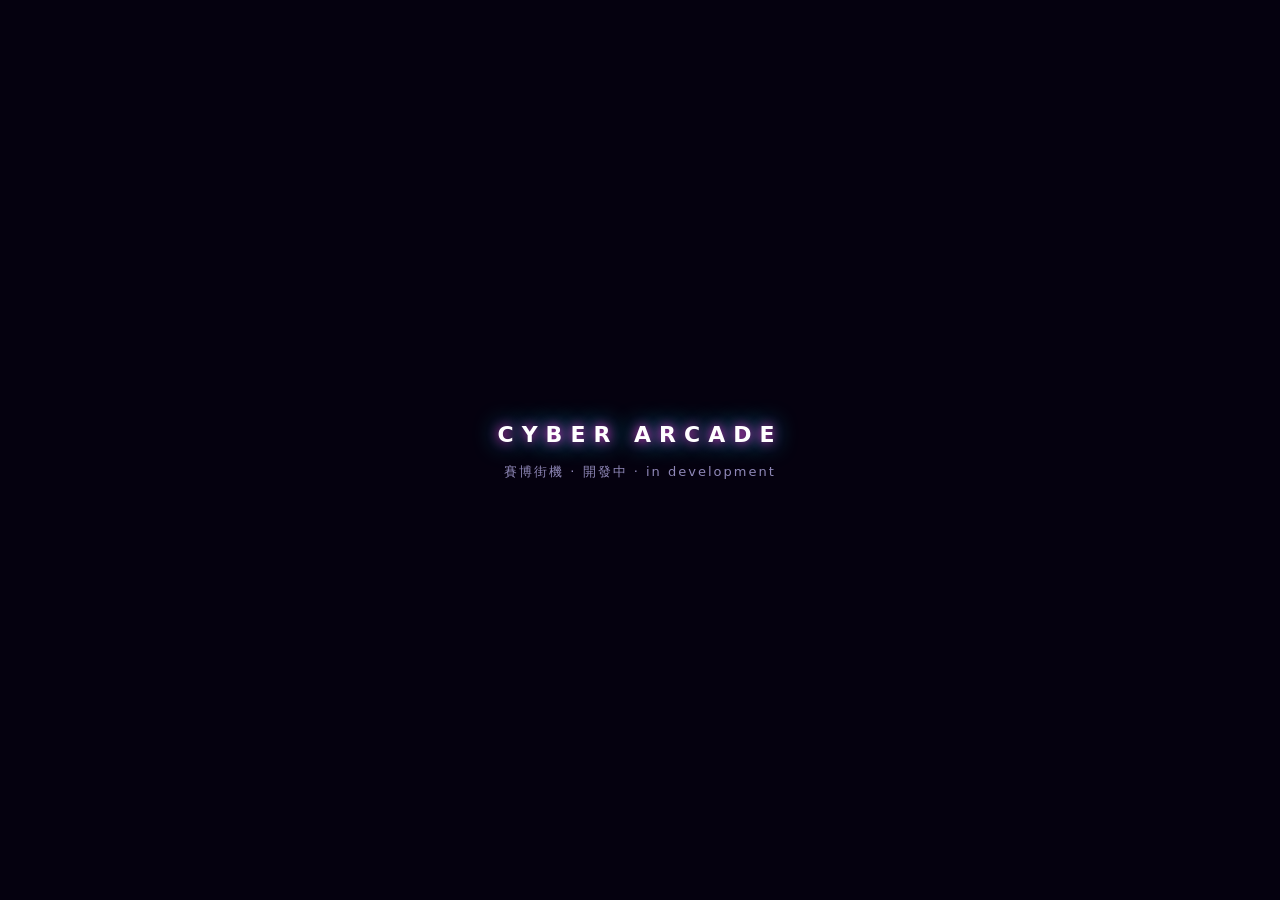
==== index.html @ f21a07de "CYBER ARCADE: series docs, games.json, SONO audit, minimal root, robots" ====
<!DOCTYPE html>
<html lang="zh-Hant-HK">
<head>
<meta charset="utf-8">
<meta name="viewport" content="width=device-width, initial-scale=1">
<meta name="robots" content="noindex,nofollow">
<title>CYBER ARCADE</title>
<link rel="icon" href="data:,">
<style>
  html,body{height:100%;margin:0}
  body{display:flex;align-items:center;justify-content:center;background:#05010f;color:#cfc8ff;font:15px/1.6 system-ui,-apple-system,"Noto Sans TC",sans-serif;text-align:center}
  h1{margin:0;font-size:22px;letter-spacing:8px;color:#fff;text-shadow:0 0 12px #ff2bd6,0 0 24px #00e5ff}
  p{margin:10px 0 0;color:#8f88b8;font-size:13px;letter-spacing:2px}
</style>
</head>
<body>
<main>
  <h1>CYBER ARCADE</h1>
  <p>賽博街機 · 開發中 · in development</p>
</main>
</body>
</html>
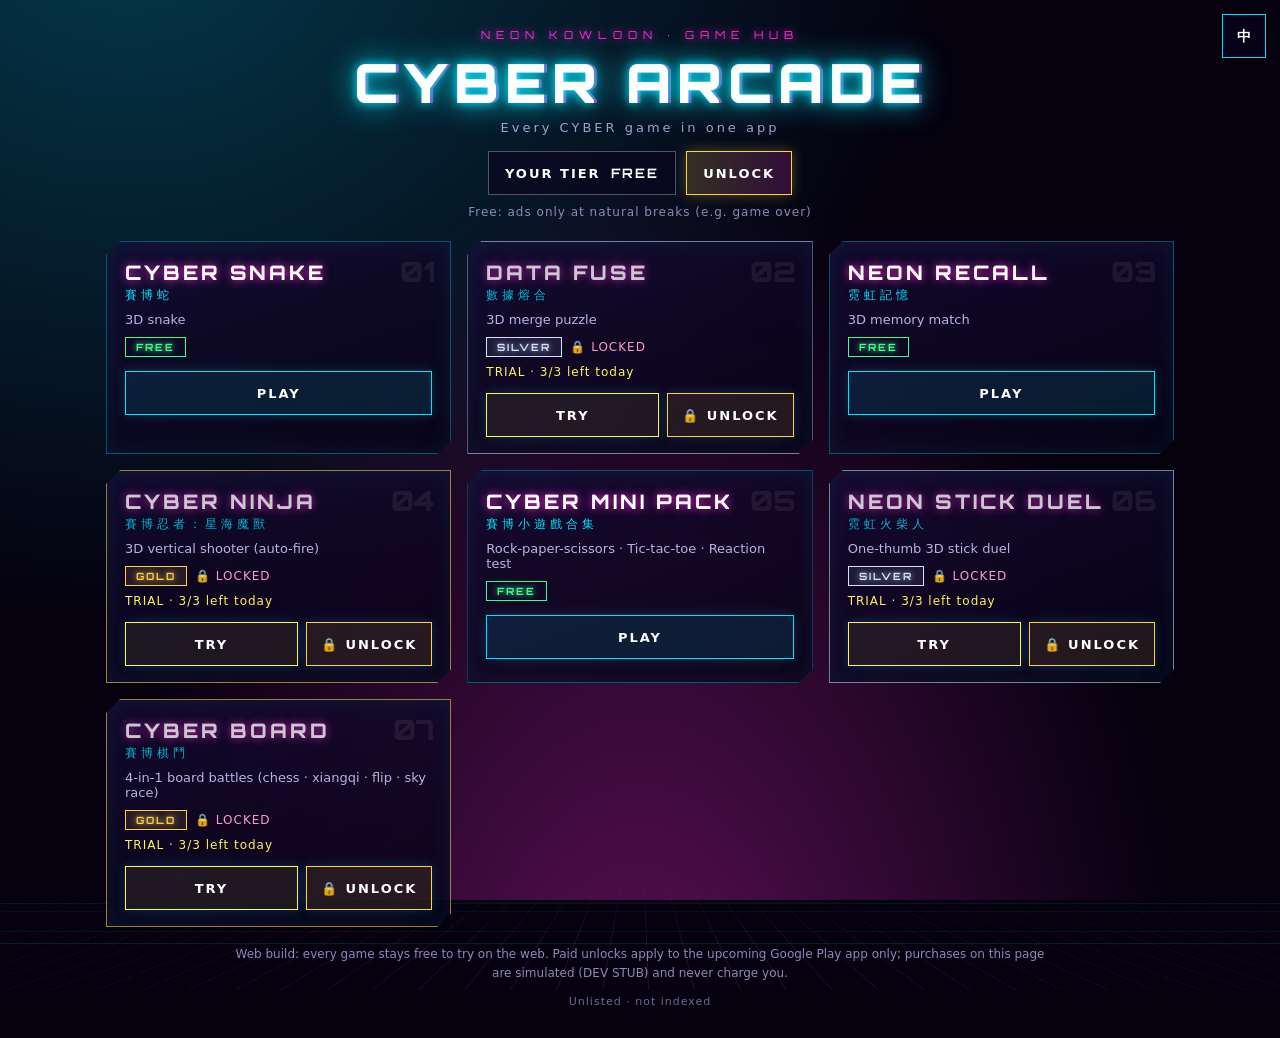
==== commit d6a90612: "Monetisation model + hub prototype: Free/Silver/Gold tiers, trials, store, restore, entitlements stu" ====
--- a/index.html
+++ b/index.html
@@ -2,21 +2,46 @@
 <html lang="zh-Hant-HK">
 <head>
 <meta charset="utf-8">
-<meta name="viewport" content="width=device-width, initial-scale=1">
+<meta name="viewport" content="width=device-width, initial-scale=1, viewport-fit=cover">
 <meta name="robots" content="noindex,nofollow">
-<title>CYBER ARCADE</title>
+<meta name="referrer" content="no-referrer">
+<meta name="theme-color" content="#05010f">
+<title data-i18n="doc.title">CYBER ARCADE 賽博街機</title>
 <link rel="icon" href="data:,">
-<style>
-  html,body{height:100%;margin:0}
-  body{display:flex;align-items:center;justify-content:center;background:#05010f;color:#cfc8ff;font:15px/1.6 system-ui,-apple-system,"Noto Sans TC",sans-serif;text-align:center}
-  h1{margin:0;font-size:22px;letter-spacing:8px;color:#fff;text-shadow:0 0 12px #ff2bd6,0 0 24px #00e5ff}
-  p{margin:10px 0 0;color:#8f88b8;font-size:13px;letter-spacing:2px}
-</style>
+<link rel="stylesheet" href="./css/hub.css">
 </head>
 <body>
-<main>
+<button class="lang-btn" id="btn-lang" aria-label="Language / 語言"></button>
+<header>
+  <div class="kicker" data-i18n="kicker"></div>
   <h1>CYBER ARCADE</h1>
-  <p>賽博街機 · 開發中 · in development</p>
-</main>
+  <div class="sub" data-i18n="sub"></div>
+  <div class="tierbar">
+    <button class="tier-chip" id="tier-chip" aria-haspopup="dialog"><span data-i18n="yourTier"></span> <b id="tier-name">—</b></button>
+    <button class="unlock-btn" id="btn-unlock"><span data-i18n="unlock"></span></button>
+  </div>
+  <div class="ads-line" id="ads-line"></div>
+</header>
+<main id="list"><div class="err" data-i18n="loading"></div></main>
+<p class="web-note" data-i18n="webNote"></p>
+<footer data-i18n="footer"></footer>
+
+<!-- modal shell (store / trial / stub payment) -->
+<div class="modal hidden" id="modal" role="dialog" aria-modal="true">
+  <div class="sheet" id="sheet"></div>
+</div>
+<div class="toast hidden" id="toast"></div>
+
+<!-- hidden DEV panel: tap the tier chip 7× or open with ?dev=1 -->
+<div class="dev hidden" id="dev">
+  <div class="dev-head"><b data-i18n="dev"></b><button id="dev-close" aria-label="close">×</button></div>
+  <div class="dev-meta" id="dev-meta"></div>
+  <button data-dev="silver" data-i18n="devSilver"></button>
+  <button data-dev="gold" data-i18n="devGold"></button>
+  <button data-dev="trials" data-i18n="devTrials"></button>
+  <button data-dev="wipe" data-i18n="devWipe"></button>
+  <button data-dev="reset" data-i18n="devReset"></button>
+</div>
+<script type="module" src="./js/hub.js"></script>
 </body>
 </html>
--- a/css/hub.css
+++ b/css/hub.css
@@ -0,0 +1,93 @@
+/* CYBER ARCADE hub — same neon style as the test lab, mobile-first. */
+@font-face { font-family: 'Orbitron'; src: url('../assets/Orbitron.woff2') format('woff2'); font-weight: 400 900; font-display: swap; }
+:root { --c1: #00e5ff; --c2: #ff2bd6; --c3: #fff35c; --ok: #3bff8a; --silver: #cfe3ff; --gold: #ffcf4a; --bg: #05010f; --zh: system-ui, -apple-system, "Noto Sans TC", "PingFang HK", sans-serif; }
+* { box-sizing: border-box; }
+body { margin: 0; min-height: 100vh; background: var(--bg); color: #ddd8ff; font-family: var(--zh); overflow-x: hidden; }
+body.modal-open { overflow: hidden; }
+body::before { content: ""; position: fixed; inset: 0; z-index: -2;
+  background: radial-gradient(ellipse at 50% 120%, rgba(255,43,214,.35), transparent 60%), radial-gradient(ellipse at 10% -10%, rgba(0,229,255,.25), transparent 50%), var(--bg); }
+body::after { content: ""; position: fixed; left: -50%; right: -50%; bottom: -10%; height: 55vh; z-index: -1; opacity: .35;
+  background-image: linear-gradient(rgba(0,229,255,.5) 1px, transparent 1px), linear-gradient(90deg, rgba(255,43,214,.5) 1px, transparent 1px);
+  background-size: 46px 46px; transform: perspective(400px) rotateX(62deg); transform-origin: bottom; animation: grid 3s linear infinite; mask-image: linear-gradient(transparent, #000 70%); }
+@keyframes grid { to { background-position: 0 46px; } }
+@media (prefers-reduced-motion: reduce) { body::after { animation: none; } }
+header { padding: max(28px, env(safe-area-inset-top)) 20px 4px; text-align: center; }
+.kicker { font-family: 'Orbitron', sans-serif; font-size: 11px; letter-spacing: 6px; color: var(--c2); text-shadow: 0 0 8px var(--c2); }
+h1 { margin: 6px 0 0; font-family: 'Orbitron', sans-serif; font-weight: 900; font-size: clamp(30px, 7vw, 54px); letter-spacing: 6px; color: #fff;
+  text-shadow: 0 0 10px var(--c1), 0 0 30px var(--c1), 3px 0 0 rgba(255,43,214,.7); }
+.sub { margin-top: 4px; font-size: 13px; letter-spacing: 3px; color: #a49dd0; }
+.tierbar { display: flex; justify-content: center; gap: 10px; margin-top: 16px; flex-wrap: wrap; }
+.tier-chip, .unlock-btn { min-height: 44px; padding: 0 16px; font: 700 13px var(--zh); letter-spacing: 2px; color: #fff; cursor: pointer; border: 1px solid rgba(255,255,255,.3); background: rgba(10,4,30,.6); }
+.tier-chip b { font-family: 'Orbitron', var(--zh); margin-left: 4px; }
+.tier-chip[data-tier="silver"] { border-color: var(--silver); box-shadow: 0 0 12px rgba(207,227,255,.35); } .tier-chip[data-tier="silver"] b { color: var(--silver); }
+.tier-chip[data-tier="gold"] { border-color: var(--gold); box-shadow: 0 0 14px rgba(255,207,74,.45); } .tier-chip[data-tier="gold"] b { color: var(--gold); }
+.unlock-btn { border-color: var(--gold); background: linear-gradient(90deg, rgba(255,207,74,.18), rgba(255,43,214,.18)); box-shadow: 0 0 12px rgba(255,207,74,.3); }
+.ads-line { margin-top: 10px; font-size: 12px; color: #8f88b8; letter-spacing: 1px; }
+main { max-width: 1100px; margin: 0 auto; padding: 18px 16px 8px; display: grid; grid-template-columns: repeat(auto-fill, minmax(300px, 1fr)); gap: 16px; }
+.card { position: relative; padding: 18px 18px 16px; background: linear-gradient(160deg, rgba(20,10,48,.85), rgba(8,3,22,.85)); border: 1px solid rgba(0,229,255,.35);
+  clip-path: polygon(14px 0, 100% 0, 100% calc(100% - 14px), calc(100% - 14px) 100%, 0 100%, 0 14px); box-shadow: inset 0 0 24px rgba(0,229,255,.08); }
+.card.t-silver { border-color: rgba(207,227,255,.55); } .card.t-gold { border-color: rgba(255,207,74,.6); }
+.card.locked .name, .card.locked .alt { opacity: .78; }
+.card .idx { position: absolute; right: 16px; top: 12px; font-family: 'Orbitron', sans-serif; font-size: 28px; font-weight: 900; color: rgba(255,255,255,.07); }
+.name { font-size: 24px; font-weight: 800; letter-spacing: 3px; color: #fff; text-shadow: 0 0 10px var(--c2); padding-right: 40px; }
+html[data-lang="en"] .name { font-family: 'Orbitron', var(--zh); font-size: 20px; }
+.alt { font-family: 'Orbitron', var(--zh); font-size: 12px; letter-spacing: 4px; color: var(--c1); margin-top: 2px; }
+.genre { margin-top: 8px; font-size: 13px; color: #b9b2e6; }
+.badges { display: flex; gap: 8px; align-items: center; flex-wrap: wrap; margin-top: 10px; }
+.badge { padding: 3px 10px; font: 700 10px 'Orbitron', var(--zh); letter-spacing: 2px; border: 1px solid currentColor; }
+.badge.free { color: var(--ok); text-shadow: 0 0 6px var(--ok); }
+.badge.silver { color: var(--silver); text-shadow: 0 0 6px rgba(207,227,255,.8); background: rgba(207,227,255,.08); }
+.badge.gold { color: var(--gold); text-shadow: 0 0 6px var(--gold); background: rgba(255,207,74,.1); }
+.state { font-size: 12px; letter-spacing: 1px; }
+.state.lock { color: #ff9ac8; } .state.open { color: var(--ok); }
+.trial { margin-top: 8px; font-size: 12px; color: var(--c3); letter-spacing: 1px; }
+.trial.none { color: #ff7a9a; }
+.links { display: flex; gap: 8px; margin-top: 14px; }
+.links button, .links a { flex: 1; min-height: 44px; text-align: center; padding: 10px 8px; text-decoration: none; color: #fff; font: 700 13px var(--zh); letter-spacing: 2px; cursor: pointer;
+  border: 1px solid var(--c1); background: rgba(0,229,255,.1); box-shadow: 0 0 10px rgba(0,229,255,.2); }
+.links .try { border-color: var(--c3); background: rgba(255,243,92,.08); }
+.links .unl { border-color: var(--gold); background: rgba(255,207,74,.1); flex: 0 0 auto; padding: 10px 14px; }
+.links button:active { transform: scale(.97); }
+.web-note { max-width: 860px; margin: 10px auto 0; padding: 0 20px; font-size: 12px; line-height: 1.6; color: #8f88b8; text-align: center; }
+footer { text-align: center; padding: 12px 16px max(30px, env(safe-area-inset-bottom)); font-size: 11px; color: #6f6996; letter-spacing: 1px; }
+.err { grid-column: 1 / -1; text-align: center; color: #ff8aa5; }
+.lang-btn { position: fixed; top: max(14px, env(safe-area-inset-top)); right: max(14px, env(safe-area-inset-right)); z-index: 5; min-width: 44px; height: 44px; padding: 0 10px;
+  background: rgba(10,4,30,.6); border: 1px solid var(--c1); color: #fff; font: 700 14px 'Orbitron', var(--zh); letter-spacing: 1px; cursor: pointer; }
+/* modal */
+.modal { position: fixed; inset: 0; z-index: 20; display: flex; align-items: flex-end; justify-content: center; background: rgba(2,0,10,.72); backdrop-filter: blur(4px); }
+.modal.hidden, .toast.hidden, .dev.hidden, .hidden { display: none; }
+.sheet { width: 100%; max-width: 980px; max-height: 92vh; overflow: auto; padding: 22px 18px max(18px, env(safe-area-inset-bottom)); background: linear-gradient(170deg, #160a36, #07021a);
+  border-top: 1px solid var(--c1); box-shadow: 0 -10px 40px rgba(0,229,255,.25); }
+@media (min-width: 760px) { .modal { align-items: center; } .sheet { border: 1px solid var(--c1); padding: 26px 26px 22px; } .sheet.small { max-width: 480px; } }
+.sheet h2 { margin: 0; font: 900 22px 'Orbitron', var(--zh); letter-spacing: 4px; color: #fff; text-shadow: 0 0 10px var(--c1); text-align: center; }
+.sheet .s-sub { text-align: center; color: #a49dd0; font-size: 13px; margin-top: 4px; letter-spacing: 2px; }
+.sheet p { line-height: 1.6; }
+.reason { margin: 14px 0 0; padding: 10px 12px; border: 1px solid rgba(255,122,154,.6); color: #ffc2d1; font-size: 13px; background: rgba(255,43,100,.08); }
+.stub-tag { display: block; width: max-content; margin: 10px auto 0; padding: 3px 10px; font: 700 10px 'Orbitron', var(--zh); letter-spacing: 2px; color: #000; background: var(--c3); }
+.tiers { display: grid; grid-template-columns: 1fr; gap: 12px; margin-top: 16px; }
+@media (min-width: 760px) { .tiers { grid-template-columns: repeat(3, 1fr); } }
+.tier { padding: 16px; border: 1px solid rgba(255,255,255,.2); background: rgba(10,4,30,.6); display: flex; flex-direction: column; }
+.tier.silver { border-color: rgba(207,227,255,.6); } .tier.gold { border-color: var(--gold); box-shadow: 0 0 18px rgba(255,207,74,.25); }
+.tier.cur { outline: 2px solid var(--ok); outline-offset: -2px; }
+.tier-h { display: flex; justify-content: space-between; align-items: baseline; gap: 8px; }
+.tier-h b { font: 900 18px 'Orbitron', var(--zh); letter-spacing: 3px; }
+.tier.silver .tier-h b { color: var(--silver); } .tier.gold .tier-h b { color: var(--gold); } .tier.free .tier-h b { color: var(--ok); }
+.price { font: 900 20px 'Orbitron', var(--zh); color: #fff; }
+.tier ul { margin: 10px 0 12px; padding-left: 18px; font-size: 13px; line-height: 1.7; color: #cfc8ff; flex: 1; }
+.tier li.future { color: var(--c3); font-weight: 700; }
+.tier .games { font-size: 12px; color: #a49dd0; margin-top: 6px; }
+.tier button, .sheet .row button { width: 100%; min-height: 46px; font: 700 14px var(--zh); letter-spacing: 2px; color: #fff; cursor: pointer; border: 1px solid var(--c1); background: rgba(0,229,255,.12); }
+.tier.gold button { border-color: var(--gold); background: rgba(255,207,74,.16); }
+.tier button[disabled] { opacity: .55; cursor: default; border-color: var(--ok); color: var(--ok); background: transparent; }
+.upnote { font-size: 12px; color: var(--gold); margin: 0 0 8px; }
+.fine { font-size: 11.5px; line-height: 1.6; color: #8f88b8; margin: 14px 0 0; }
+.sheet .row { display: flex; gap: 10px; margin-top: 14px; }
+.sheet .row .ghost { background: transparent; border-color: rgba(255,255,255,.3); }
+.restore { margin-top: 14px; text-align: center; }
+.restore button { min-height: 44px; padding: 0 18px; font: 700 13px var(--zh); letter-spacing: 2px; color: #fff; border: 1px solid rgba(255,255,255,.4); background: transparent; cursor: pointer; }
+.toast { position: fixed; left: 50%; bottom: max(24px, env(safe-area-inset-bottom)); transform: translateX(-50%); z-index: 30; padding: 12px 18px; background: #12082c; border: 1px solid var(--c1); color: #fff; font-size: 14px; max-width: 90vw; text-align: center; box-shadow: 0 0 20px rgba(0,229,255,.3); }
+.dev { position: fixed; left: 12px; bottom: 12px; z-index: 40; width: 270px; padding: 10px; background: #1a0f00; border: 2px dashed var(--c3); color: var(--c3); font-size: 12px; }
+.dev-head { display: flex; justify-content: space-between; align-items: center; margin-bottom: 6px; }
+.dev-head button { background: none; border: 0; color: var(--c3); font-size: 18px; cursor: pointer; }
+.dev-meta { margin-bottom: 6px; word-break: break-all; }
+.dev [data-dev] { display: block; width: 100%; margin-top: 6px; min-height: 34px; background: transparent; border: 1px solid var(--c3); color: var(--c3); cursor: pointer; font-size: 12px; }
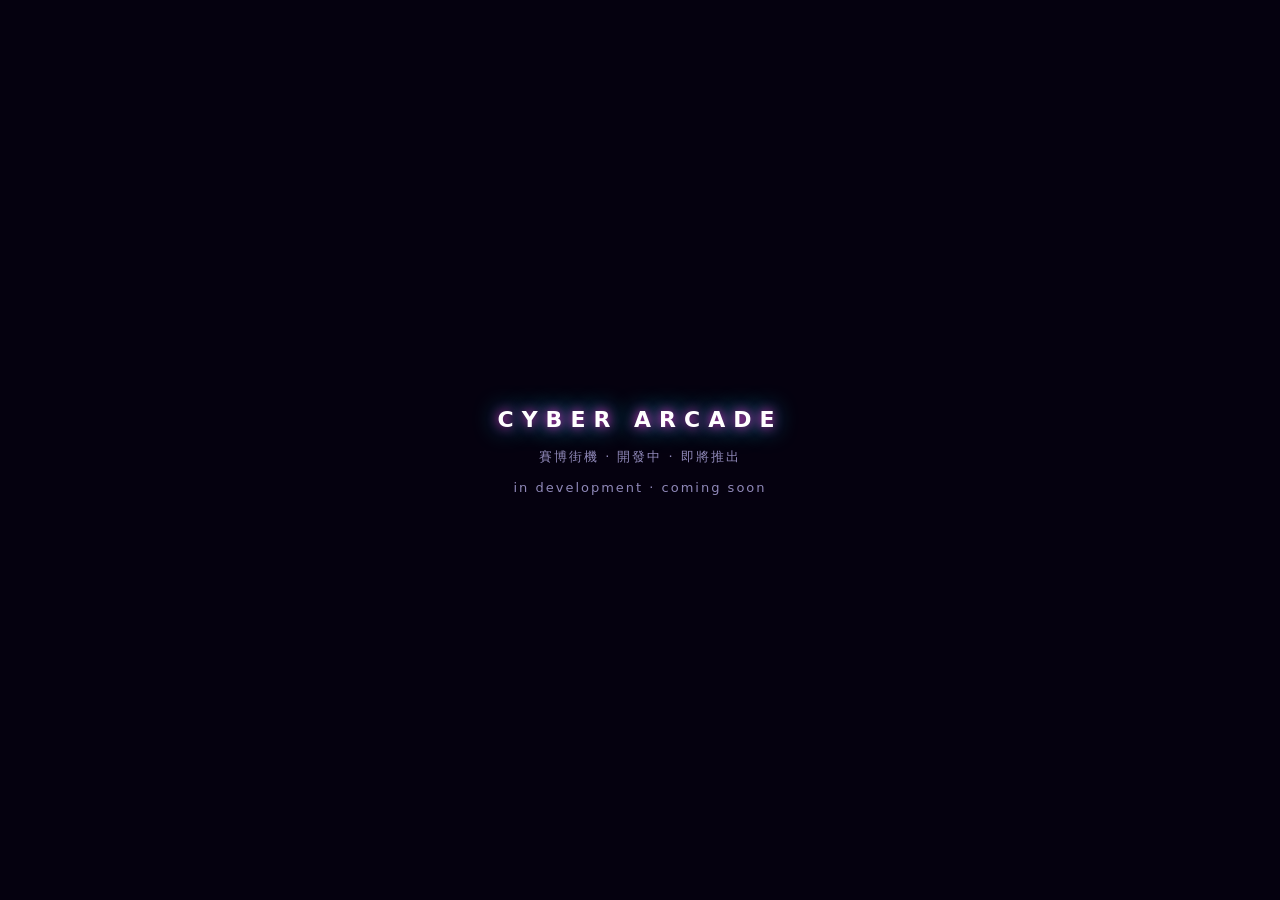
==== commit e4dea292: "Roy's decisions: free-genre rule (data-fuse → Free), web not public (root = placeholder, hub prototy" ====
--- a/index.html
+++ b/index.html
@@ -2,46 +2,23 @@
 <html lang="zh-Hant-HK">
 <head>
 <meta charset="utf-8">
-<meta name="viewport" content="width=device-width, initial-scale=1, viewport-fit=cover">
+<meta name="viewport" content="width=device-width, initial-scale=1">
 <meta name="robots" content="noindex,nofollow">
 <meta name="referrer" content="no-referrer">
-<meta name="theme-color" content="#05010f">
-<title data-i18n="doc.title">CYBER ARCADE 賽博街機</title>
+<title>CYBER ARCADE</title>
 <link rel="icon" href="data:,">
-<link rel="stylesheet" href="./css/hub.css">
+<style>
+  html,body{height:100%;margin:0}
+  body{display:flex;align-items:center;justify-content:center;background:#05010f;color:#cfc8ff;font:15px/1.6 system-ui,-apple-system,"Noto Sans TC",sans-serif;text-align:center}
+  h1{margin:0;font-size:22px;letter-spacing:8px;color:#fff;text-shadow:0 0 12px #ff2bd6,0 0 24px #00e5ff}
+  p{margin:10px 0 0;color:#8f88b8;font-size:13px;letter-spacing:2px}
+</style>
 </head>
 <body>
-<button class="lang-btn" id="btn-lang" aria-label="Language / 語言"></button>
-<header>
-  <div class="kicker" data-i18n="kicker"></div>
+<main>
   <h1>CYBER ARCADE</h1>
-  <div class="sub" data-i18n="sub"></div>
-  <div class="tierbar">
-    <button class="tier-chip" id="tier-chip" aria-haspopup="dialog"><span data-i18n="yourTier"></span> <b id="tier-name">—</b></button>
-    <button class="unlock-btn" id="btn-unlock"><span data-i18n="unlock"></span></button>
-  </div>
-  <div class="ads-line" id="ads-line"></div>
-</header>
-<main id="list"><div class="err" data-i18n="loading"></div></main>
-<p class="web-note" data-i18n="webNote"></p>
-<footer data-i18n="footer"></footer>
-
-<!-- modal shell (store / trial / stub payment) -->
-<div class="modal hidden" id="modal" role="dialog" aria-modal="true">
-  <div class="sheet" id="sheet"></div>
-</div>
-<div class="toast hidden" id="toast"></div>
-
-<!-- hidden DEV panel: tap the tier chip 7× or open with ?dev=1 -->
-<div class="dev hidden" id="dev">
-  <div class="dev-head"><b data-i18n="dev"></b><button id="dev-close" aria-label="close">×</button></div>
-  <div class="dev-meta" id="dev-meta"></div>
-  <button data-dev="silver" data-i18n="devSilver"></button>
-  <button data-dev="gold" data-i18n="devGold"></button>
-  <button data-dev="trials" data-i18n="devTrials"></button>
-  <button data-dev="wipe" data-i18n="devWipe"></button>
-  <button data-dev="reset" data-i18n="devReset"></button>
-</div>
-<script type="module" src="./js/hub.js"></script>
+  <p>賽博街機 · 開發中 · 即將推出</p>
+  <p>in development · coming soon</p>
+</main>
 </body>
 </html>
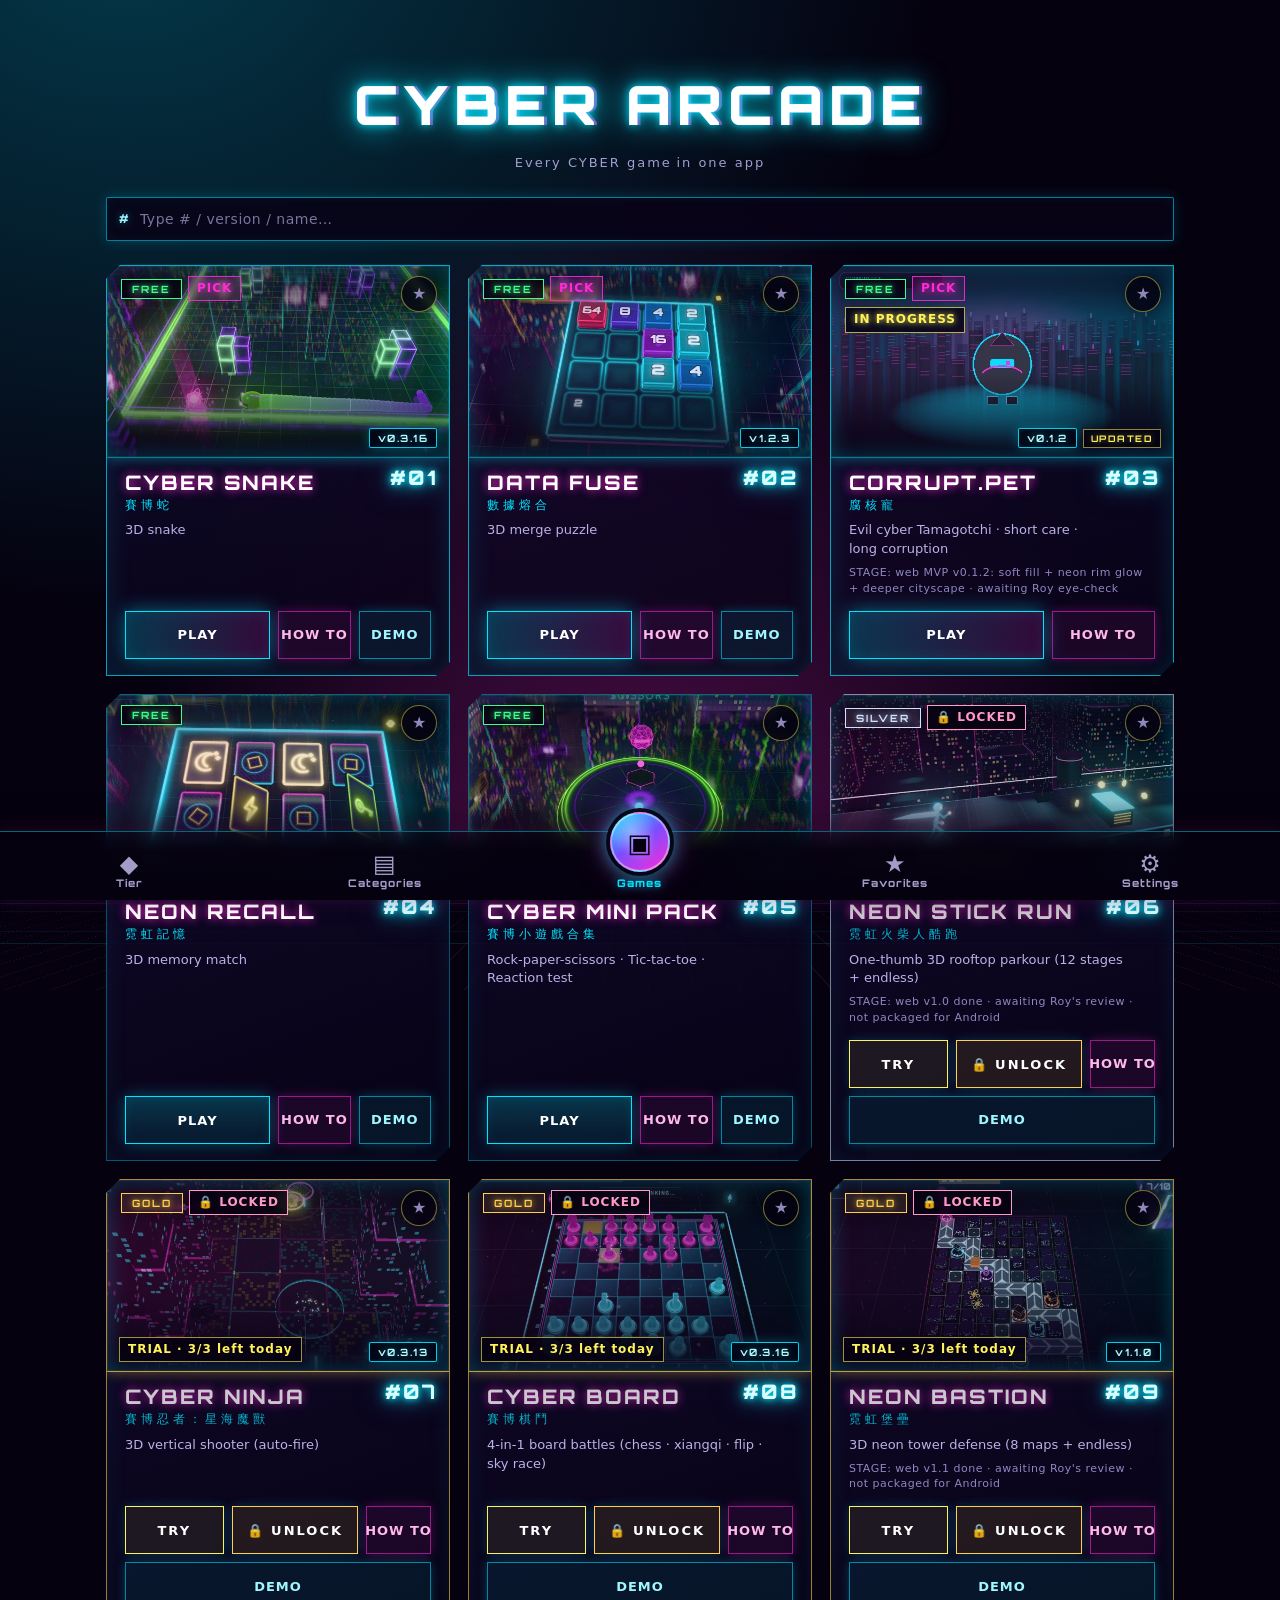
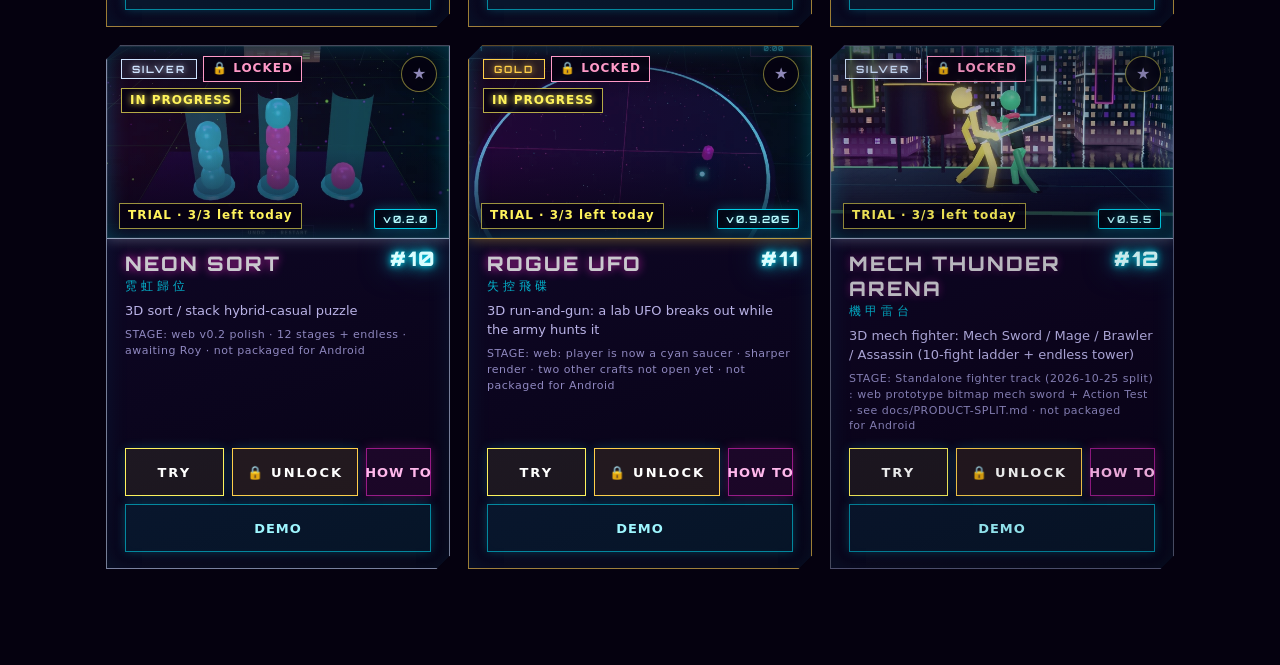
==== commit a9a27470: "root 直接做大廳；舊 lab 路徑跳轉（保持 noindex/robots）" ====
--- a/index.html
+++ b/index.html
@@ -2,23 +2,115 @@
 <html lang="zh-Hant-HK">
 <head>
 <meta charset="utf-8">
-<meta name="viewport" content="width=device-width, initial-scale=1">
+<!-- Root serves the real hub; old lab-kqsverjfjd paths redirect here. Keep noindex until launch. -->
+<meta name="viewport" content="width=device-width, initial-scale=1, viewport-fit=cover">
 <meta name="robots" content="noindex,nofollow">
 <meta name="referrer" content="no-referrer">
-<title>CYBER ARCADE</title>
+<meta name="theme-color" content="#05010f">
+<title data-i18n="doc.title">CYBER ARCADE</title>
 <link rel="icon" href="data:,">
-<style>
-  html,body{height:100%;margin:0}
-  body{display:flex;align-items:center;justify-content:center;background:#05010f;color:#cfc8ff;font:15px/1.6 system-ui,-apple-system,"Noto Sans TC",sans-serif;text-align:center}
-  h1{margin:0;font-size:22px;letter-spacing:8px;color:#fff;text-shadow:0 0 12px #ff2bd6,0 0 24px #00e5ff}
-  p{margin:10px 0 0;color:#8f88b8;font-size:13px;letter-spacing:2px}
-</style>
+<link rel="stylesheet" href="css/hub.css?v=0.5.7">
 </head>
 <body>
-<main>
+<header id="hub-header">
   <h1>CYBER ARCADE</h1>
-  <p>賽博街機 · 開發中 · 即將推出</p>
-  <p>in development · coming soon</p>
-</main>
+  <div class="sub" data-i18n-html="sub"></div>
+</header>
+
+<!-- tab panels: browse / categories / favorites share the game grid; profile + settings are own views -->
+<section id="view-home" class="hub-view" data-view="browse">
+  <div class="hub-search" id="hub-search">
+    <div class="hub-search-inner">
+      <span class="hub-search-ico" aria-hidden="true">#</span>
+      <label class="sr-only" for="game-search" data-i18n="search.label">Search</label>
+      <input id="game-search" type="search" inputmode="search" enterkeyhint="search" autocomplete="off" spellcheck="false" maxlength="48" placeholder="Search # / version / name">
+      <button type="button" class="hub-search-clear hidden" id="game-search-clear" aria-label="Clear">×</button>
+    </div>
+  </div>
+  <div class="cat-bar hidden" id="cat-bar" role="toolbar" aria-label="Categories"></div>
+  <main id="list"><div class="err" data-i18n="loading"></div></main>
+  <p class="empty-state hidden" id="empty-state"></p>
+</section>
+
+<section id="view-profile" class="hub-view hidden" data-view="profile" aria-label="Tier">
+  <div class="settings-sheet profile-sheet">
+    <h2 data-i18n="storeTitle"></h2>
+    <div class="s-sub" data-i18n="storeSub"></div>
+    <div id="tier-cards"></div>
+  </div>
+</section>
+
+<section id="view-settings" class="hub-view hidden" data-view="settings" aria-label="Settings">
+  <div class="settings-sheet">
+    <h2 data-i18n="settings.title"></h2>
+    <div class="set-block">
+      <div class="set-label" data-i18n="settings.audio"></div>
+      <button type="button" id="btn-mute" class="set-btn" aria-pressed="false"></button>
+    </div>
+    <div class="set-block">
+      <div class="set-label" data-i18n="settings.language"></div>
+      <button type="button" class="set-btn" id="btn-lang-settings" data-i18n="settings.langToggle"></button>
+    </div>
+    <div class="set-block">
+      <label class="set-label" for="profile-name" data-i18n="settings.profile"></label>
+      <p class="set-hint" data-i18n="settings.profileHint"></p>
+      <input id="profile-name" class="set-input" type="text" maxlength="24" autocomplete="nickname" spellcheck="false">
+      <button type="button" id="btn-save-profile" class="set-btn" data-i18n="settings.saveName"></button>
+    </div>
+    <div class="set-block">
+      <div class="set-label" data-i18n="settings.billing"></div>
+      <button type="button" id="btn-restore-settings" class="set-btn" data-i18n="restore"></button>
+      <p class="set-hint" data-i18n="settings.restoreHint"></p>
+    </div>
+    <div class="set-block" id="settings-about">
+      <div class="set-label" data-i18n="about.title"></div>
+      <p class="about-blurb" data-i18n="about.body"></p>
+      <p class="about-meta" id="about-meta"></p>
+      <p class="set-hint" data-i18n="about.restoreCue"></p>
+    </div>
+  </div>
+</section>
+
+<!-- 5-slot hub bar: profile · cats · browse FAB · favs · settings -->
+<nav class="tabbar" id="tabbar" role="tablist" aria-label="Hub navigation">
+  <button type="button" role="tab" class="tab tab-profile" data-tab="profile" aria-selected="false" id="tab-profile">
+    <span class="tab-ico" aria-hidden="true">◆</span>
+    <span class="tab-label" data-i18n="tab.profile"></span>
+  </button>
+  <button type="button" role="tab" class="tab" data-tab="cats" aria-selected="false" id="tab-cats">
+    <span class="tab-ico" aria-hidden="true">▤</span>
+    <span class="tab-label" data-i18n="tab.cats"></span>
+  </button>
+  <button type="button" role="tab" class="tab tab-fab active" data-tab="browse" aria-selected="true" id="tab-browse">
+    <span class="tab-fab-core" aria-hidden="true"><span class="tab-fab-ico">▣</span></span>
+    <span class="tab-label" data-i18n="tab.browse"></span>
+  </button>
+  <button type="button" role="tab" class="tab" data-tab="favs" aria-selected="false" id="tab-favs">
+    <span class="tab-ico" aria-hidden="true">★</span>
+    <span class="tab-label" data-i18n="tab.favs"></span>
+  </button>
+  <button type="button" role="tab" class="tab" data-tab="settings" aria-selected="false" id="tab-settings">
+    <span class="tab-ico" aria-hidden="true">⚙</span>
+    <span class="tab-label" data-i18n="tab.settings"></span>
+  </button>
+</nav>
+
+<!-- modal shell (store / trial / stub payment) -->
+<div class="modal hidden" id="modal" role="dialog" aria-modal="true">
+  <div class="sheet" id="sheet"></div>
+</div>
+<div class="toast hidden" id="toast"></div>
+
+<!-- hidden DEV panel: tap the tier chip 7× or open with ?dev=1 -->
+<div class="dev hidden" id="dev">
+  <div class="dev-head"><b data-i18n="dev"></b><button id="dev-close" aria-label="close">×</button></div>
+  <div class="dev-meta" id="dev-meta"></div>
+  <button data-dev="silver" data-i18n="devSilver"></button>
+  <button data-dev="gold" data-i18n="devGold"></button>
+  <button data-dev="trials" data-i18n="devTrials"></button>
+  <button data-dev="wipe" data-i18n="devWipe"></button>
+  <button data-dev="reset" data-i18n="devReset"></button>
+</div>
+<script type="module" src="js/hub.js?v=0.5.6"></script>
 </body>
 </html>
--- a/css/hub.css
+++ b/css/hub.css
@@ -0,0 +1,766 @@
+/* screen-reader only */
+.sr-only { position: absolute; width: 1px; height: 1px; padding: 0; margin: -1px; overflow: hidden; clip: rect(0,0,0,0); white-space: nowrap; border: 0; }
+/* CYBER ARCADE hub — same neon style as the test lab, mobile-first. */
+@font-face { font-family: 'Orbitron'; src: url('../assets/Orbitron.woff2') format('woff2'); font-weight: 400 900; font-display: swap; }
+:root { --c1: #00e5ff; --c2: #ff2bd6; --c3: #fff35c; --ok: #3bff8a; --silver: #cfe3ff; --gold: #ffcf4a; --bg: #05010f; --zh: system-ui, -apple-system, "Noto Sans TC", "PingFang HK", sans-serif; }
+* { box-sizing: border-box; }
+body { margin: 0; min-height: 100vh; background: var(--bg); color: #ddd8ff; font-family: var(--zh); overflow-x: hidden; }
+body.modal-open { overflow: hidden; }
+body::before { content: ""; position: fixed; inset: 0; z-index: -2;
+  background: radial-gradient(ellipse at 50% 120%, rgba(255,43,214,.35), transparent 60%), radial-gradient(ellipse at 10% -10%, rgba(0,229,255,.25), transparent 50%), var(--bg); }
+body::after { content: ""; position: fixed; left: -50%; right: -50%; bottom: -10%; height: 55vh; z-index: -1; opacity: .35;
+  background-image: linear-gradient(rgba(0,229,255,.5) 1px, transparent 1px), linear-gradient(90deg, rgba(255,43,214,.5) 1px, transparent 1px);
+  background-size: 46px 46px; transform: perspective(400px) rotateX(62deg); transform-origin: bottom; animation: grid 3s linear infinite; mask-image: linear-gradient(transparent, #000 70%); }
+@keyframes grid { to { background-position: 0 46px; } }
+@media (prefers-reduced-motion: reduce) { body::after { animation: none; } }
+/* Top bar retired (tier → bottom-left profile; language → settings only) */
+.topbar { display: none !important; }
+header { padding: calc(max(28px, env(safe-area-inset-top)) + 28px) 20px 18px; text-align: center; }
+.kicker { font-family: 'Orbitron', sans-serif; font-size: 11px; letter-spacing: 6px; color: var(--c2); text-shadow: 0 0 8px var(--c2); }
+@media (max-width: 759px) {
+  .kicker { font-size: 10px; letter-spacing: 2px; line-height: 1.5; }
+}
+h1 { margin: 14px 0 16px; font-family: 'Orbitron', sans-serif; font-weight: 900; font-size: clamp(30px, 7vw, 54px); letter-spacing: 6px; color: #fff;
+  text-shadow: 0 0 10px var(--c1), 0 0 30px var(--c1), 3px 0 0 rgba(255,43,214,.7); }
+.sub { margin-top: 2px; margin-bottom: 6px; font-size: 13px; letter-spacing: 2px; color: #a49dd0;
+  display: flex; flex-wrap: wrap; justify-content: center; align-items: baseline; column-gap: .35em; row-gap: 2px;
+  line-height: 1.45; }
+.sub .nw { white-space: nowrap; }
+html[data-lang="zh"] .sub { letter-spacing: 1px; }
+html[data-lang="en"] .sub { letter-spacing: 2px; }
+.tierbar { display: flex; justify-content: center; gap: 10px; margin-top: 0; flex-wrap: wrap; }
+.tier-chip, .unlock-btn { min-height: 40px; padding: 0 12px; font: 700 12px var(--zh); letter-spacing: 1px; color: #fff; cursor: pointer; border: 1px solid rgba(255,255,255,.3); background: rgba(10,4,30,.75); backdrop-filter: blur(4px); white-space: nowrap; }
+.tier-chip b { font-family: 'Orbitron', var(--zh); margin-left: 4px; }
+.tier-chip[data-tier="silver"] { border-color: var(--silver); box-shadow: 0 0 12px rgba(207,227,255,.35); } .tier-chip[data-tier="silver"] b { color: var(--silver); }
+.tier-chip[data-tier="gold"] { border-color: var(--gold); box-shadow: 0 0 14px rgba(255,207,74,.45); } .tier-chip[data-tier="gold"] b { color: var(--gold); }
+.unlock-btn { border-color: var(--gold); background: linear-gradient(90deg, rgba(255,207,74,.18), rgba(255,43,214,.18)); box-shadow: 0 0 12px rgba(255,207,74,.3); }
+.ads-line { margin-top: 10px; font-size: 12px; color: #8f88b8; letter-spacing: 0.5px;
+  display: flex; flex-wrap: wrap; justify-content: center; align-items: baseline; column-gap: .2em; row-gap: 2px; line-height: 1.45; }
+.ads-line .nw { white-space: nowrap; }
+html[data-lang="zh"] .ads-line { letter-spacing: 0; }
+main { max-width: 1100px; margin: 0 auto; padding: 18px 16px 8px; display: grid; grid-template-columns: repeat(auto-fill, minmax(300px, 1fr)); gap: 16px; }
+.card { position: relative; padding: 18px 18px 16px; background: linear-gradient(160deg, rgba(20,10,48,.85), rgba(8,3,22,.85)); border: 1px solid rgba(0,229,255,.35);
+  clip-path: polygon(14px 0, 100% 0, 100% calc(100% - 14px), calc(100% - 14px) 100%, 0 100%, 0 14px); box-shadow: inset 0 0 24px rgba(0,229,255,.08); }
+.card.t-silver { border-color: rgba(207,227,255,.55); } .card.t-gold { border-color: rgba(255,207,74,.6); }
+/* thumbnail: full-bleed 16:9 at the top of the card, neon edge + gradient into the card body, overlays stay readable */
+.card { padding: 0; display: flex; flex-direction: column; }
+.card .body { position: relative; padding: 12px 18px 16px; flex: 1; display: flex; flex-direction: column; }
+.card .body .links,
+.card .body .links-pri { margin-top: auto; padding-top: 14px; }
+.thumb { position: relative; margin: 0; aspect-ratio: 16 / 9; overflow: hidden; background: radial-gradient(ellipse at 50% 40%, rgba(0,229,255,.18), rgba(8,3,22,.95) 70%);
+  border-bottom: 1px solid rgba(0,229,255,.55); box-shadow: 0 1px 12px rgba(0,229,255,.35); }
+.card.t-silver .thumb { border-bottom-color: rgba(207,227,255,.7); box-shadow: 0 1px 12px rgba(207,227,255,.3); }
+.card.t-gold .thumb { border-bottom-color: rgba(255,207,74,.75); box-shadow: 0 1px 12px rgba(255,207,74,.35); }
+.thumb img { display: block; width: 100%; height: 100%; object-fit: cover; transition: transform .4s ease; }
+.card:hover .thumb img { transform: scale(1.04); }
+.thumb::before { content: ''; position: absolute; inset: 0; z-index: 1; pointer-events: none; box-shadow: inset 0 0 0 1px rgba(255,255,255,.06), inset 0 0 22px rgba(0,229,255,.25);
+  background: linear-gradient(180deg, rgba(5,1,15,.55) 0%, rgba(5,1,15,0) 28%, rgba(5,1,15,0) 55%, rgba(8,3,22,.92) 100%), linear-gradient(90deg, rgba(255,43,214,.10), rgba(0,229,255,.06)); }
+.card.locked .thumb img { filter: saturate(.75) brightness(.85); }
+.thumb .ov { position: absolute; z-index: 2; display: flex; gap: 6px; align-items: center; }
+.thumb .ov-tl { top: 10px; left: 14px; flex-wrap: wrap; max-width: 70%; } .thumb .ov-tr { top: 10px; right: 12px; } .thumb .ov-bl { left: 12px; bottom: 9px; }
+.thumb .ov-br { right: 12px; bottom: 9px; flex-wrap: wrap; justify-content: flex-end; max-width: 55%; }
+.thumb .badge.ver {
+  color: #b8fbff;
+  border: 1px solid rgba(0,229,255,.9);
+  background: rgba(5,1,15,.92);
+  font: 700 10px 'Orbitron', ui-monospace, monospace; letter-spacing: 1.5px;
+  text-shadow: 0 0 8px rgba(0,229,255,.65);
+  padding: 3px 8px;
+  box-shadow: 0 0 12px rgba(0,229,255,.3), inset 0 0 8px rgba(0,229,255,.08);
+  border-radius: 2px;
+}
+.thumb .badge.ver-fresh {
+  color: var(--c3); border-color: rgba(255,243,92,.55); background: rgba(5,1,15,.78);
+  font: 700 9px 'Orbitron', var(--zh); letter-spacing: 1.5px; padding: 3px 7px;
+  text-shadow: 0 0 6px rgba(255,243,92,.45);
+}
+.thumb .badge { background: rgba(5,1,15,.78); backdrop-filter: blur(3px); }
+.thumb .badge.free { background: rgba(5,1,15,.78); }
+.thumb .state { padding: 3px 8px; background: rgba(5,1,15,.8); border: 1px solid currentColor; backdrop-filter: blur(3px); font-weight: 700; }
+.thumb .trial { margin: 0; padding: 3px 8px; background: rgba(5,1,15,.82); border: 1px solid rgba(255,243,92,.6); font-weight: 700; }
+.thumb .trial.none { border-color: rgba(255,122,154,.7); }
+.card.locked .name, .card.locked .alt { opacity: .78; }
+.card .idx {
+  position: absolute; right: 12px; top: 8px; z-index: 2;
+  font-family: 'Orbitron', sans-serif; font-size: 20px; font-weight: 900;
+  letter-spacing: 2px; line-height: 1.2;
+  color: #d9feff;
+  text-shadow: 0 0 6px #00e5ff, 0 0 16px rgba(0,229,255,.9), 0 0 32px rgba(0,229,255,.55);
+}
+.name { font-size: 24px; font-weight: 800; letter-spacing: 2px; color: #fff; text-shadow: 0 0 10px var(--c2); padding-right: 56px;
+  line-height: 1.25; overflow-wrap: break-word; text-wrap: pretty; }
+html[data-lang="zh"] .name { letter-spacing: 1px; }
+html[data-lang="en"] .name { font-family: 'Orbitron', var(--zh); font-size: 20px; }
+.alt { font-family: 'Orbitron', var(--zh); font-size: 12px; letter-spacing: 4px; color: var(--c1); margin-top: 2px; }
+.genre { margin-top: 8px; font-size: 13px; color: #b9b2e6; }
+.badges { display: flex; gap: 8px; align-items: center; flex-wrap: wrap; margin-top: 10px; }
+.badge { padding: 3px 10px; font: 700 10px 'Orbitron', var(--zh); letter-spacing: 2px; border: 1px solid currentColor; }
+.badge.free { color: var(--ok); text-shadow: 0 0 6px var(--ok); }
+.badge.silver { color: var(--silver); text-shadow: 0 0 6px rgba(207,227,255,.8); background: rgba(207,227,255,.08); }
+.badge.gold { color: var(--gold); text-shadow: 0 0 6px var(--gold); background: rgba(255,207,74,.1); }
+.state { font-size: 12px; letter-spacing: 1px; }
+.state.lock { color: #ff9ac8; } .state.open { color: var(--ok); } .state.wip { color: var(--c3); text-shadow: 0 0 6px var(--c3); border-color: rgba(255,243,92,.7); }
+.trial { margin-top: 8px; font-size: 12px; color: var(--c3); letter-spacing: 1px; }
+.trial.none { color: #ff7a9a; }
+.links { display: flex; gap: 8px; margin-top: 14px; }
+.links button, .links a { flex: 1; min-height: 44px; text-align: center; padding: 10px 8px; text-decoration: none; color: #fff; font: 700 13px var(--zh); letter-spacing: 2px; cursor: pointer;
+  border: 1px solid var(--c1); background: rgba(0,229,255,.1); box-shadow: 0 0 10px rgba(0,229,255,.2); }
+.links .try { border-color: var(--c3); background: rgba(255,243,92,.08); }
+.stage { margin-top: 6px; font-size: 11px; color: #8f88c0; letter-spacing: .5px; }
+.links .unl { border-color: var(--gold); background: rgba(255,207,74,.1); flex: 0 0 auto; padding: 10px 14px; }
+.links button:active { transform: scale(.97); }
+.web-note { max-width: 860px; margin: 10px auto 0; padding: 0 20px; font-size: 12px; line-height: 1.6; color: #8f88b8; text-align: center;
+  display: flex; flex-wrap: wrap; justify-content: center; column-gap: .25em; row-gap: 2px; }
+.web-note .nw { white-space: nowrap; }
+footer { text-align: center; padding: 12px 16px max(30px, env(safe-area-inset-bottom)); font-size: 11px; color: #6f6996; letter-spacing: 1px; }
+.err { grid-column: 1 / -1; text-align: center; color: #ff8aa5; }
+.lang-btn { position: static; flex-shrink: 0; min-width: 44px; height: 40px; padding: 0 10px;
+  background: rgba(10,4,30,.75); border: 1px solid var(--c1); color: #fff; font: 700 14px 'Orbitron', var(--zh); letter-spacing: 1px; cursor: pointer; backdrop-filter: blur(4px); }
+/* modal */
+.modal { position: fixed; inset: 0; z-index: 20; display: flex; align-items: flex-end; justify-content: center; background: rgba(2,0,10,.72); backdrop-filter: blur(4px); }
+.modal.hidden, .toast.hidden, .dev.hidden, .hidden { display: none; }
+.sheet { width: 100%; max-width: 980px; max-height: 92vh; overflow: auto; padding: 22px 18px max(18px, env(safe-area-inset-bottom)); background: linear-gradient(170deg, #160a36, #07021a);
+  border-top: 1px solid var(--c1); box-shadow: 0 -10px 40px rgba(0,229,255,.25); }
+@media (min-width: 760px) { .modal { align-items: center; } .sheet { border: 1px solid var(--c1); padding: 26px 26px 22px; } .sheet.small { max-width: 480px; } }
+.sheet h2 { margin: 0; font: 900 22px 'Orbitron', var(--zh); letter-spacing: 4px; color: #fff; text-shadow: 0 0 10px var(--c1); text-align: center; }
+.s-sub { text-align: center; color: #a49dd0; font-size: 13px; margin-top: 8px; letter-spacing: 2px; }
+.sheet p { line-height: 1.6; }
+.reason { margin: 14px 0 0; padding: 10px 12px; border: 1px solid rgba(255,122,154,.6); color: #ffc2d1; font-size: 13px; background: rgba(255,43,100,.08); }
+.stub-tag { display: block; width: max-content; margin: 10px auto 0; padding: 4px 12px; font: 700 10px 'Orbitron', var(--zh); letter-spacing: 2px; color: rgba(207,200,255,.7); border: 1px solid rgba(207,200,255,.28); border-radius: 999px; background: transparent; }
+.tiers { display: grid; grid-template-columns: 1fr; gap: 14px; margin-top: 18px; }
+@media (min-width: 760px) { .tiers { grid-template-columns: repeat(3, 1fr); } }
+.tier { padding: 20px; border: 1px solid rgba(255,255,255,.22); border-radius: 12px; background: linear-gradient(165deg, rgba(22,10,50,.72), rgba(8,3,22,.72)); box-shadow: 0 0 20px rgba(0,229,255,.1), inset 0 0 26px rgba(0,229,255,.04); display: flex; flex-direction: column; }
+.tier.silver { border-color: rgba(207,227,255,.55); box-shadow: 0 0 20px rgba(207,227,255,.18); }
+.tier.gold { border-color: var(--gold); box-shadow: 0 0 26px rgba(255,207,74,.32), inset 0 0 26px rgba(255,207,74,.05); }
+.tier.cur { outline: 2px solid var(--ok); outline-offset: -2px; }
+.tier-h { display: flex; justify-content: space-between; align-items: center; gap: 8px; }
+.tier-h b { font: 900 18px 'Orbitron', var(--zh); letter-spacing: 3px; }
+.tier.silver .tier-h b { color: var(--silver); } .tier.gold .tier-h b { color: var(--gold); } .tier.free .tier-h b { color: var(--ok); }
+.price { font: 900 18px 'Orbitron', var(--zh); color: #fff; background: rgba(255,255,255,.08); border: 1px solid rgba(255,255,255,.18); border-radius: 999px; padding: 3px 12px; }
+.tier ul { margin: 12px 0 14px; padding-left: 0; list-style: none; font-size: 13px; line-height: 1.8; color: #cfc8ff; flex: 1; }
+.tier ul li { position: relative; padding-left: 22px; }
+.tier ul li::before { content: '✓'; position: absolute; left: 0; color: var(--ok); text-shadow: 0 0 6px var(--ok); }
+.tier li.future { color: var(--c3); font-weight: 700; }
+.tier li.future::before { content: '＋'; color: var(--c3); }
+.tier .games { font-size: 12px; color: #a49dd0; margin-top: 8px; line-height: 1.7; }
+.tier button, .sheet .row button { width: 100%; min-height: 48px; font: 700 14px var(--zh); letter-spacing: 2px; color: #fff; cursor: pointer; border: 1px solid var(--c1); border-radius: 8px; background: linear-gradient(180deg, rgba(0,229,255,.2), rgba(0,229,255,.05)); box-shadow: 0 0 14px rgba(0,229,255,.22); transition: box-shadow .15s, transform .15s; }
+.tier.gold button { border-color: var(--gold); background: linear-gradient(180deg, rgba(255,207,74,.24), rgba(255,207,74,.05)); box-shadow: 0 0 16px rgba(255,207,74,.28); }
+.tier button[disabled] { opacity: .55; cursor: default; border-color: var(--ok); color: var(--ok); background: transparent; }
+.upnote { font-size: 12px; color: var(--gold); margin: 0 0 8px; }
+.fine { font-size: 11.5px; line-height: 1.6; color: #8f88b8; margin: 14px 0 0; }
+.sheet .row { display: flex; gap: 10px; margin-top: 14px; }
+.sheet .row .ghost { background: transparent; border-color: rgba(255,255,255,.3); }
+.restore { margin-top: 14px; text-align: center; }
+.restore button { min-height: 44px; padding: 0 18px; font: 700 13px var(--zh); letter-spacing: 2px; color: #fff; border: 1px solid rgba(255,255,255,.4); background: transparent; cursor: pointer; }
+.toast { position: fixed; left: 50%; bottom: max(24px, env(safe-area-inset-bottom)); transform: translateX(-50%); z-index: 30; padding: 12px 18px; background: #12082c; border: 1px solid var(--c1); color: #fff; font-size: 14px; max-width: 90vw; text-align: center; box-shadow: 0 0 20px rgba(0,229,255,.3); }
+.dev { position: fixed; left: 12px; bottom: 12px; z-index: 40; width: 270px; padding: 10px; background: #1a0f00; border: 2px dashed var(--c3); color: var(--c3); font-size: 12px; }
+.dev-head { display: flex; justify-content: space-between; align-items: center; margin-bottom: 6px; }
+.dev-head button { background: none; border: 0; color: var(--c3); font-size: 18px; cursor: pointer; }
+.dev-meta { margin-bottom: 6px; word-break: break-all; }
+.dev [data-dev] { display: block; width: 100%; margin-top: 6px; min-height: 34px; background: transparent; border: 1px solid var(--c3); color: var(--c3); cursor: pointer; font-size: 12px; }
+
+/* —— commercial polish: card lift, video preview, select flash, focus-visible —— */
+.card {
+  transition: transform .22s ease, box-shadow .22s ease, border-color .22s ease;
+}
+.card:hover, .card:focus-within {
+  transform: translateY(-6px);
+  box-shadow: inset 0 0 28px rgba(0,229,255,.14), 0 0 22px rgba(0,229,255,.45), 0 12px 28px rgba(0,0,0,.35);
+  border-color: rgba(0,229,255,.85);
+}
+.card.t-silver:hover, .card.t-silver:focus-within {
+  border-color: rgba(207,227,255,.95);
+  box-shadow: inset 0 0 28px rgba(207,227,255,.12), 0 0 22px rgba(207,227,255,.4), 0 12px 28px rgba(0,0,0,.35);
+}
+.card.t-gold:hover, .card.t-gold:focus-within {
+  border-color: rgba(255,207,74,.95);
+  box-shadow: inset 0 0 28px rgba(255,207,74,.12), 0 0 24px rgba(255,207,74,.45), 0 12px 28px rgba(0,0,0,.35);
+}
+.card:focus-visible, .card:has(:focus-visible) {
+  outline: 2px solid var(--c1);
+  outline-offset: 3px;
+}
+.thumb video {
+  position: absolute; inset: 0; display: block; width: 100%; height: 100%;
+  object-fit: cover; opacity: 0; transition: opacity .35s ease; z-index: 0; pointer-events: none;
+}
+.thumb.has-preview.playing video { opacity: 1; }
+.thumb.has-preview.playing img { opacity: 0; }
+.thumb img { transition: transform .4s ease, opacity .35s ease; }
+.links button, .links a, .tier-chip, .unlock-btn, .lang-btn {
+  transition: transform .15s ease, box-shadow .15s ease, border-color .15s ease, background .15s ease;
+}
+.links button:focus-visible, .links a:focus-visible, .tier-chip:focus-visible, .unlock-btn:focus-visible, .lang-btn:focus-visible {
+  outline: 2px solid var(--c3); outline-offset: 2px;
+}
+/* Snappy tactile press FX (~180ms) — any card action button */
+.links button.btn-press,
+.links a.btn-press,
+.fav-btn.btn-press,
+button.btn-press {
+  animation: btnPress .18s ease-out;
+}
+@keyframes btnPress {
+  0% { transform: scale(1); filter: brightness(1); }
+  35% {
+    transform: scale(.94);
+    filter: brightness(1.35);
+    box-shadow: 0 0 22px rgba(0,229,255,.85), 0 0 36px rgba(255,43,214,.5);
+    border-color: #fff;
+  }
+  100% { transform: scale(1); filter: brightness(1); }
+}
+@media (prefers-reduced-motion: reduce) {
+  .card, .thumb img, .thumb video, .links button, .links a { transition: none !important; }
+  .card:hover, .card:focus-within { transform: none; }
+  .card:hover .thumb img { transform: none; }
+  .links button.btn-press, .links a.btn-press, .fav-btn.btn-press, button.btn-press { animation: none; }
+  .thumb.has-preview.playing video { opacity: 0 !important; }
+  .thumb.has-preview.playing img { opacity: 1 !important; }
+}
+
+/* —— hub ranking polish 2026-10-31: featured first, denser mobile, clearer CTA —— */
+.state.featured {
+  color: var(--c2); border-color: rgba(255,43,214,.85); text-shadow: 0 0 8px var(--c2);
+  background: rgba(255,43,214,.12);
+}
+.card.featured {
+  border-color: rgba(0,229,255,.7);
+  box-shadow: inset 0 0 28px rgba(0,229,255,.14), 0 0 18px rgba(255,43,214,.28), 0 0 22px rgba(0,229,255,.22);
+}
+.card.featured:hover, .card.featured:focus-within {
+  border-color: rgba(0,229,255,.95);
+  box-shadow: inset 0 0 32px rgba(0,229,255,.18), 0 0 28px rgba(255,43,214,.4), 0 0 26px rgba(0,229,255,.5), 0 12px 28px rgba(0,0,0,.35);
+}
+.card.featured .links-pri .play-main {
+  border-color: var(--c1);
+  background: linear-gradient(90deg, rgba(0,229,255,.22), rgba(255,43,214,.16));
+}
+/* Standalone fighter (product split): still listed for discovery, visually quieter */
+.card.standalone {
+  opacity: .92;
+  border-color: rgba(207,227,255,.35);
+}
+.card.standalone .name { text-shadow: 0 0 8px rgba(255,43,214,.45); }
+/* Desktop: featured pair lead the grid as a stronger first row */
+@media (min-width: 760px) {
+  main {
+    grid-template-columns: repeat(auto-fill, minmax(320px, 1fr));
+    gap: 18px;
+  }
+  .card.featured {
+    grid-column: span 1;
+  }
+}
+@media (min-width: 980px) {
+  /* Keep a stable 3-col grid so featured snake + numbers sit as a clear lead pair */
+  main:has(.card.featured) {
+    grid-template-columns: repeat(3, 1fr);
+  }
+}
+/* Mobile: less header dead space, thumb-friendly play row, tighter card stack */
+@media (max-width: 759px) {
+  header {
+    padding: calc(max(22px, env(safe-area-inset-top)) + 22px) 14px 14px;
+  }
+  h1 { font-size: clamp(26px, 8vw, 40px); letter-spacing: 4px; margin: 12px 0 14px; }
+  .sub { font-size: 12px; margin-top: 2px; margin-bottom: 4px; }
+  .ads-line { margin-top: 6px; font-size: 11px; }
+  main {
+    padding: 10px 12px 6px;
+    gap: 12px;
+    grid-template-columns: 1fr;
+  }
+  .card .body { padding: 10px 14px 12px; }
+  .card .body .links,
+  .card .body .links-pri { padding-top: 10px; }
+  .name { font-size: 22px; }
+  .links, .links-pri { gap: 6px; margin-top: 10px; }
+  .links-pri .play-main, .links-pri .try, .links-pri .unl { min-height: 46px; }
+  .links-pri .howto, .links-pri .demo { min-height: 46px; padding: 10px 8px; font-size: 13px; }
+  .card.featured .links-pri .play-main { min-height: 46px; }
+  .web-note { margin-top: 6px; padding: 0 14px; }
+  footer { padding-top: 8px; }
+}
+
+/* —— hub typography: keep CJK phrases / Latin words intact —— */
+.kicker { overflow-wrap: break-word; text-wrap: balance; }
+.alt { line-height: 1.35; overflow-wrap: break-word; }
+.genre, .stage, .ads-line, .web-note, .trial, .state {
+  line-height: 1.45; overflow-wrap: break-word; text-wrap: pretty;
+}
+/* Prefer wrapping after CJK punctuation / spaces rather than mid-Latin-word */
+html[data-lang="en"] .genre, html[data-lang="en"] .ads-line, html[data-lang="en"] .web-note,
+html[data-lang="en"] .stage, html[data-lang="en"] .trial {
+  word-break: normal; hyphens: none;
+}
+.tier-chip, .unlock-btn { word-break: keep-all; }
+.badge { white-space: nowrap; }
+.sheet .s-sub, .sheet h2, .tier-h b {
+  overflow-wrap: break-word; text-wrap: balance;
+}
+.tier .games, .tier ul { line-height: 1.55; overflow-wrap: break-word; text-wrap: pretty; }
+
+/* —— sticky bottom 5-tab nav (profile / cats / browse FAB / favs / settings) —— */
+/* Industry-ish mobile sizes: side icons ~24px, labels ~10–11px, bar ~56–64px; FAB ~60px */
+.tabbar {
+  position: fixed; left: 0; right: 0; bottom: 0; z-index: 15;
+  display: grid; grid-template-columns: repeat(5, 1fr); gap: 0;
+  padding: 6px 2px max(6px, env(safe-area-inset-bottom));
+  background: linear-gradient(180deg, rgba(5,1,15,.55) 0%, rgba(5,1,15,.94) 28%, #05010f 100%);
+  border-top: 1px solid rgba(0,229,255,.45);
+  box-shadow: 0 -8px 28px rgba(0,0,0,.45), 0 -1px 18px rgba(255,43,214,.18);
+  backdrop-filter: blur(8px);
+}
+.tabbar .tab {
+  appearance: none; -webkit-appearance: none;
+  position: relative;
+  display: flex; flex-direction: column; align-items: center; justify-content: flex-end;
+  gap: 3px; min-height: 56px; padding: 6px 1px 4px;
+  background: transparent; border: 0; color: #a39cc8;
+  font: 800 10.5px var(--zh); letter-spacing: .6px; cursor: pointer;
+  -webkit-font-smoothing: antialiased;
+  transition: color .15s ease, text-shadow .15s ease, transform .15s ease;
+}
+.tabbar .tab .tab-ico {
+  font-size: 24px; line-height: 1; color: inherit; font-weight: 800;
+  text-shadow: 0 0 8px transparent;
+}
+.tabbar .tab .tab-label {
+  font-weight: 800; line-height: 1.1; font-size: 10.5px;
+}
+.tabbar .tab.active, .tabbar .tab[aria-selected="true"] {
+  color: var(--c1);
+  text-shadow: 0 0 10px rgba(0,229,255,.55);
+}
+.tabbar .tab.active .tab-ico, .tabbar .tab[aria-selected="true"] .tab-ico {
+  color: var(--c2);
+  text-shadow: 0 0 10px rgba(255,43,214,.7);
+}
+.tabbar .tab:active { transform: scale(.96); }
+.tabbar .tab:focus-visible {
+  outline: 2px solid var(--c3); outline-offset: -2px;
+}
+html[data-lang="en"] .tabbar .tab {
+  font-family: 'Orbitron', var(--zh); font-size: 10px; font-weight: 800; letter-spacing: 1px;
+}
+
+/* center browse FAB — raised neon circle, prominent but not oversized */
+.tabbar .tab-fab {
+  justify-content: flex-end;
+  overflow: visible;
+  z-index: 2;
+}
+.tabbar .tab-fab .tab-fab-core {
+  position: absolute;
+  left: 50%;
+  bottom: 22px;
+  transform: translateX(-50%);
+  width: 60px; height: 60px; border-radius: 50%;
+  display: flex; align-items: center; justify-content: center;
+  background:
+    radial-gradient(circle at 35% 30%, rgba(255,255,255,.35), transparent 45%),
+    linear-gradient(145deg, #00e5ff 0%, #7a4dff 48%, #ff2bd6 100%);
+  border: 2px solid rgba(255,255,255,.42);
+  box-shadow:
+    0 0 0 4px rgba(5,1,15,.92),
+    0 0 16px rgba(0,229,255,.65),
+    0 0 28px rgba(255,43,214,.45),
+    0 8px 18px rgba(0,0,0,.5);
+  transition: transform .15s ease, box-shadow .15s ease;
+}
+.tabbar .tab-fab .tab-fab-ico {
+  font-size: 26px; line-height: 1; color: #05010f;
+  text-shadow: 0 0 8px rgba(255,255,255,.35);
+  font-weight: 900;
+}
+.tabbar .tab-fab .tab-label {
+  position: relative; z-index: 1;
+  margin-top: 2px;
+  color: #8f88b8;
+}
+.tabbar .tab-fab.active .tab-label,
+.tabbar .tab-fab[aria-selected="true"] .tab-label {
+  color: var(--c1);
+  text-shadow: 0 0 10px rgba(0,229,255,.55);
+}
+.tabbar .tab-fab.active .tab-fab-core,
+.tabbar .tab-fab[aria-selected="true"] .tab-fab-core {
+  box-shadow:
+    0 0 0 4px rgba(5,1,15,.92),
+    0 0 20px rgba(0,229,255,.85),
+    0 0 34px rgba(255,43,214,.55),
+    0 10px 20px rgba(0,0,0,.5);
+}
+.tabbar .tab-fab:active { transform: none; }
+.tabbar .tab-fab:active .tab-fab-core { transform: translateX(-50%) scale(.94); }
+.tabbar .tab-fab:focus-visible .tab-fab-core {
+  outline: 2px solid var(--c3); outline-offset: 3px;
+}
+
+/* pad page content so cards / footer clear the sticky tab bar + FAB */
+body {
+  padding-bottom: calc(84px + env(safe-area-inset-bottom));
+}
+.hub-view.hidden { display: none !important; }
+#view-home main {
+  padding-bottom: 12px;
+}
+footer {
+  padding-bottom: 16px;
+}
+.toast {
+  bottom: calc(90px + env(safe-area-inset-bottom));
+}
+.dev {
+  bottom: calc(90px + env(safe-area-inset-bottom));
+}
+
+/* category chip bar (分類 tab) */
+.cat-bar {
+  max-width: 1100px; margin: 0 auto; padding: 4px 12px 2px;
+  display: flex; flex-wrap: wrap; gap: 8px; justify-content: center;
+}
+.cat-bar.hidden { display: none; }
+.cat-chip {
+  min-height: 34px; padding: 0 12px;
+  font: 700 12px var(--zh); letter-spacing: 1px; color: #cfc8ff; cursor: pointer;
+  border: 1px solid rgba(0,229,255,.35); background: rgba(10,4,30,.7);
+  border-radius: 999px;
+}
+.cat-chip.active {
+  color: #05010f; background: linear-gradient(90deg, var(--c1), #7af0ff);
+  border-color: var(--c1); box-shadow: 0 0 14px rgba(0,229,255,.45);
+  font-weight: 800;
+}
+.cat-chip:focus-visible { outline: 2px solid var(--c3); outline-offset: 2px; }
+
+
+
+/* Hub search — find by card # / version / id / name */
+.hub-search {
+  max-width: 1100px; margin: 0 auto; padding: 0 16px 6px;
+}
+.hub-search-inner {
+  display: flex; align-items: center; gap: 8px;
+  padding: 0 12px;
+  min-height: 44px;
+  border: 1px solid rgba(0,229,255,.55);
+  background: rgba(8,3,22,.88);
+  box-shadow: 0 0 14px rgba(0,229,255,.18), inset 0 0 12px rgba(0,229,255,.06);
+  border-radius: 2px;
+}
+.hub-search-ico {
+  flex: 0 0 auto;
+  font: 700 12px 'Orbitron', var(--zh);
+  letter-spacing: 1px;
+  color: #9ef6ff;
+  text-shadow: 0 0 8px rgba(0,229,255,.45);
+}
+.hub-search input {
+  flex: 1 1 auto;
+  min-width: 0;
+  height: 42px;
+  border: 0; outline: 0;
+  background: transparent;
+  color: #e8e4ff;
+  font: 600 14px var(--zh);
+  letter-spacing: .5px;
+}
+.hub-search input::placeholder { color: #7a739e; font-weight: 500; }
+.hub-search input:focus { color: #fff; }
+.hub-search-inner:focus-within {
+  border-color: rgba(0,229,255,.95);
+  box-shadow: 0 0 18px rgba(0,229,255,.35), inset 0 0 12px rgba(0,229,255,.1);
+}
+.hub-search-clear {
+  flex: 0 0 auto;
+  min-width: 36px; min-height: 36px;
+  padding: 0 8px;
+  border: 1px solid rgba(255,43,214,.45);
+  background: rgba(255,43,214,.08);
+  color: #ffb8ec;
+  font: 700 12px var(--zh);
+  cursor: pointer;
+  border-radius: 2px;
+}
+.hub-search-clear.hidden { display: none; }
+.hub-search-clear:focus-visible { outline: 2px solid var(--c3); outline-offset: 2px; }
+@media (max-width: 759px) {
+  .hub-search { padding: 0 12px 4px; }
+}
+/* empty states (favorites / filtered categories) */
+.empty-state {
+  max-width: 520px; margin: 28px auto; padding: 18px 20px;
+  text-align: center; color: #a49dd0; font-size: 14px; line-height: 1.6;
+  border: 1px dashed rgba(0,229,255,.35); background: rgba(10,4,30,.45);
+}
+.empty-state.hidden { display: none; }
+
+/* favorite star on cards */
+.fav-btn {
+  position: absolute; z-index: 3; top: 10px; right: 12px;
+  width: 36px; height: 36px; padding: 0;
+  border: 1px solid rgba(255,243,92,.45); border-radius: 50%;
+  background: rgba(5,1,15,.78); color: #8f88b8; cursor: pointer;
+  font-size: 16px; line-height: 1; backdrop-filter: blur(3px);
+  box-shadow: 0 0 10px rgba(0,0,0,.35);
+  transition: color .15s ease, border-color .15s ease, box-shadow .15s ease, transform .15s ease;
+}
+.fav-btn.on {
+  color: var(--c3); border-color: var(--c3);
+  text-shadow: 0 0 8px var(--c3); box-shadow: 0 0 14px rgba(255,243,92,.35);
+}
+.fav-btn:active { transform: scale(.92); }
+.fav-btn:focus-visible { outline: 2px solid var(--c1); outline-offset: 2px; }
+
+/* settings panel */
+#view-settings {
+  max-width: 560px; margin: 0 auto; padding: 8px 16px 24px;
+}
+.settings-sheet {
+  padding: 18px 16px 22px;
+  background: linear-gradient(160deg, rgba(20,10,48,.9), rgba(8,3,22,.92));
+  border: 1px solid rgba(0,229,255,.4);
+  box-shadow: inset 0 0 24px rgba(0,229,255,.08), 0 0 22px rgba(255,43,214,.12);
+  clip-path: polygon(14px 0, 100% 0, 100% calc(100% - 14px), calc(100% - 14px) 100%, 0 100%, 0 14px);
+}
+.settings-sheet h2 {
+  margin: 0 0 14px; text-align: center;
+  font: 900 20px 'Orbitron', var(--zh); letter-spacing: 4px; color: #fff;
+  text-shadow: 0 0 10px var(--c1);
+}
+.set-block {
+  margin-top: 16px; padding-top: 14px;
+  border-top: 1px solid rgba(255,255,255,.08);
+}
+.set-block:first-of-type { border-top: 0; padding-top: 0; }
+.set-label {
+  display: block; font: 700 13px var(--zh); letter-spacing: 2px; color: var(--c1);
+  margin-bottom: 6px;
+}
+.set-hint { margin: 4px 0 10px; font-size: 12px; color: #8f88b8; line-height: 1.5; }
+.set-input {
+  width: 100%; min-height: 44px; padding: 10px 12px; margin-bottom: 8px;
+  color: #fff; background: rgba(5,1,15,.75);
+  border: 1px solid rgba(0,229,255,.45); font: 600 15px var(--zh);
+}
+.set-input:focus { outline: 2px solid var(--c2); outline-offset: 1px; }
+.set-btn {
+  width: 100%; min-height: 46px; padding: 0 14px;
+  font: 700 14px var(--zh); letter-spacing: 2px; color: #fff; cursor: pointer;
+  border: 1px solid var(--c1); background: rgba(0,229,255,.12);
+  box-shadow: 0 0 12px rgba(0,229,255,.2);
+}
+.set-btn[aria-pressed="true"] {
+  border-color: var(--c2); background: rgba(255,43,214,.16);
+  box-shadow: 0 0 14px rgba(255,43,214,.3);
+}
+.set-btn:focus-visible { outline: 2px solid var(--c3); outline-offset: 2px; }
+.set-tier { margin: 0; font: 900 18px 'Orbitron', var(--zh); color: #fff; letter-spacing: 2px; }
+.muted-tier .set-tier { color: var(--silver); }
+
+#view-profile, #view-settings {
+  max-width: 560px; margin: 0 auto; padding: 8px 16px 24px;
+}
+.profile-sheet .profile-tier {
+  display: inline-flex; width: auto; min-height: 44px; margin: 4px 0 8px;
+}
+.profile-sheet .profile-unlock {
+  display: block; width: 100%; min-height: 48px; margin-top: 8px;
+  font: 700 14px var(--zh); letter-spacing: 2px;
+}
+.profile-sheet .profile-unlock.hidden { display: none; }
+/* settings language uses set-btn look; avoid kit .lang-btn topbar chrome if rebound */
+#btn-lang-settings.lang-btn {
+  position: static; min-width: 0; height: auto; min-height: 46px; width: 100%;
+  font: 700 14px var(--zh); letter-spacing: 2px;
+  background: rgba(0,229,255,.12); border: 1px solid var(--c1);
+  box-shadow: 0 0 12px rgba(0,229,255,.2);
+}
+
+@media (max-width: 759px) {
+  .tabbar .tab { font-size: 10.5px; letter-spacing: .5px; min-height: 56px; font-weight: 800; }
+  .tabbar .tab .tab-ico { font-size: 24px; }
+  .tabbar .tab .tab-label { font-size: 10.5px; }
+  .tabbar .tab-fab .tab-fab-core { width: 60px; height: 60px; bottom: 22px; }
+  .tabbar .tab-fab .tab-fab-ico { font-size: 26px; }
+  #view-settings, #view-profile { padding: 4px 12px 20px; }
+  header.hub-compact {
+    padding-bottom: 0;
+  }
+  header.hub-compact .sub { display: none; }
+}
+@media (prefers-reduced-motion: reduce) {
+  .tabbar .tab, .tabbar .tab-fab .tab-fab-core, .fav-btn { transition: none; }
+}
+
+
+/* About (Settings) + per-game howto */
+.about-blurb {
+  margin: 8px 0 0; font-size: 13px; line-height: 1.7; color: #cfc8ff;
+  text-wrap: pretty;
+}
+.about-meta {
+  margin: 10px 0 0; font: 700 11px 'Orbitron', var(--zh); letter-spacing: 1.5px;
+  color: #9ef6ff; text-shadow: 0 0 8px rgba(0,229,255,.35);
+}
+/* Card actions: one row — primary Start/Play left, smaller 教學／示範 immediately right */
+.links-pri {
+  display: flex; flex-wrap: wrap; align-items: center; gap: 8px;
+  margin-top: auto; padding-top: 14px;
+}
+.links-pri .play-main {
+  flex: 1.6 1 auto;
+  min-width: min(100%, 110px);
+  min-height: 48px;
+  font-size: 13px; letter-spacing: 1px;
+  border-color: var(--c1);
+  background: linear-gradient(180deg, rgba(0,229,255,.22), rgba(0,229,255,.08));
+  box-shadow: 0 0 16px rgba(0,229,255,.35), inset 0 0 12px rgba(0,229,255,.08);
+}
+.links-pri .try { flex: 1 1 auto; min-height: 48px; }
+.links-pri .unl { flex: 0 0 auto; min-height: 48px; padding: 10px 14px; }
+/* Secondary: 教學／示範 share compact chrome; accent color may differ */
+.links.links-pri > .howto,
+.links.links-pri > .demo {
+  flex: 1 1 0;
+  min-width: 64px;
+  min-height: 48px;
+  padding: 10px 8px;
+  font-size: 13px;
+  font-weight: 700;
+  letter-spacing: 1px;
+  line-height: 1.2;
+  white-space: nowrap;
+  align-self: center;
+  display: inline-flex;
+  align-items: center;
+  justify-content: center;
+  text-decoration: none;
+  -webkit-appearance: none;
+  appearance: none;
+}
+.links-pri .howto {
+  border-color: rgba(255,43,214,.55);
+  background: rgba(255,43,214,.08);
+  color: #ffb8ec;
+  box-shadow: 0 0 10px rgba(255,43,214,.25);
+}
+.links-pri .demo {
+  border-color: rgba(0,229,255,.55);
+  background: rgba(0,229,255,.08);
+  color: #9ef6ff;
+  box-shadow: 0 0 10px rgba(0,229,255,.25);
+}
+.card.featured .links-pri .play-main {
+  min-height: 48px;
+  box-shadow: 0 0 20px rgba(0,229,255,.45), inset 0 0 14px rgba(0,229,255,.1);
+}
+.howto-list {
+  margin: 14px 0 8px; padding-left: 18px;
+  font-size: 14px; line-height: 1.7; color: #cfc8ff; text-align: left;
+}
+.howto-list li { margin: 0 0 8px; }
+
+/* Card dwell: subtle neon rim while preview/BGM active */
+.card.is-previewing {
+  border-color: rgba(0,229,255,.65);
+  box-shadow: inset 0 0 28px rgba(0,229,255,.12), 0 0 18px rgba(0,229,255,.18);
+}
+
+
+/* Hub → game launch portal (Play only; ~900ms; reduced-motion skips) */
+.launch-fx {
+  position: fixed; inset: 0; z-index: 90;
+  display: grid; place-items: center;
+  pointer-events: none;
+  opacity: 0;
+  background: rgba(5,1,15,.72);
+  transition: opacity .12s ease;
+}
+.launch-fx.is-on {
+  opacity: 1;
+  pointer-events: auto;
+}
+.launch-fx-scan {
+  position: absolute; inset: 0;
+  background:
+    repeating-linear-gradient(
+      0deg,
+      transparent 0 3px,
+      rgba(0,229,255,.07) 3px 4px
+    );
+  opacity: 0;
+  mix-blend-mode: screen;
+}
+.launch-fx-wipe {
+  position: absolute; inset: 0;
+  background: linear-gradient(
+    105deg,
+    transparent 0%,
+    rgba(0,229,255,.18) 42%,
+    rgba(255,43,214,.22) 50%,
+    rgba(0,229,255,.18) 58%,
+    transparent 100%
+  );
+  transform: translateX(-120%);
+}
+.launch-fx-ring {
+  position: relative; z-index: 1;
+  width: min(42vw, 180px); height: min(42vw, 180px);
+  border-radius: 50%;
+  border: 2px solid rgba(0,229,255,.85);
+  box-shadow:
+    0 0 24px rgba(0,229,255,.55),
+    0 0 48px rgba(255,43,214,.35),
+    inset 0 0 28px rgba(0,229,255,.2);
+  opacity: 0;
+  transform: scale(.55);
+}
+.launch-fx-ring::before {
+  content: "";
+  position: absolute; inset: 14%;
+  border-radius: 50%;
+  border: 1px solid rgba(255,43,214,.7);
+  box-shadow: 0 0 16px rgba(255,43,214,.45);
+}
+.launch-fx-label {
+  position: absolute; z-index: 2;
+  bottom: max(18%, env(safe-area-inset-bottom));
+  font: 900 12px 'Orbitron', var(--zh);
+  letter-spacing: 5px;
+  color: #9ef6ff;
+  text-shadow: 0 0 12px rgba(0,229,255,.7), 0 0 22px rgba(255,43,214,.4);
+  opacity: 0;
+}
+.launch-fx.is-on .launch-fx-scan { animation: launchScan .9s ease-out forwards; }
+.launch-fx.is-on .launch-fx-wipe { animation: launchWipe .9s cubic-bezier(.2,.7,.2,1) forwards; }
+.launch-fx.is-on .launch-fx-ring { animation: launchRing .9s cubic-bezier(.15,.85,.25,1) forwards; }
+.launch-fx.is-on .launch-fx-label { animation: launchLabel .9s ease-out forwards; }
+@keyframes launchWipe {
+  0% { transform: translateX(-120%); opacity: .2; }
+  45% { opacity: 1; }
+  100% { transform: translateX(120%); opacity: .85; }
+}
+@keyframes launchScan {
+  0% { opacity: 0; }
+  25% { opacity: .9; }
+  100% { opacity: .35; }
+}
+@keyframes launchRing {
+  0% { opacity: 0; transform: scale(.55); }
+  40% { opacity: 1; transform: scale(1.05); }
+  100% { opacity: .9; transform: scale(1.35); border-color: #fff; }
+}
+@keyframes launchLabel {
+  0% { opacity: 0; letter-spacing: 2px; }
+  30% { opacity: 1; }
+  100% { opacity: .95; letter-spacing: 6px; }
+}
+@media (prefers-reduced-motion: reduce) {
+  .launch-fx, .launch-fx.is-on .launch-fx-scan,
+  .launch-fx.is-on .launch-fx-wipe,
+  .launch-fx.is-on .launch-fx-ring,
+  .launch-fx.is-on .launch-fx-label { animation: none !important; transition: none !important; }
+}
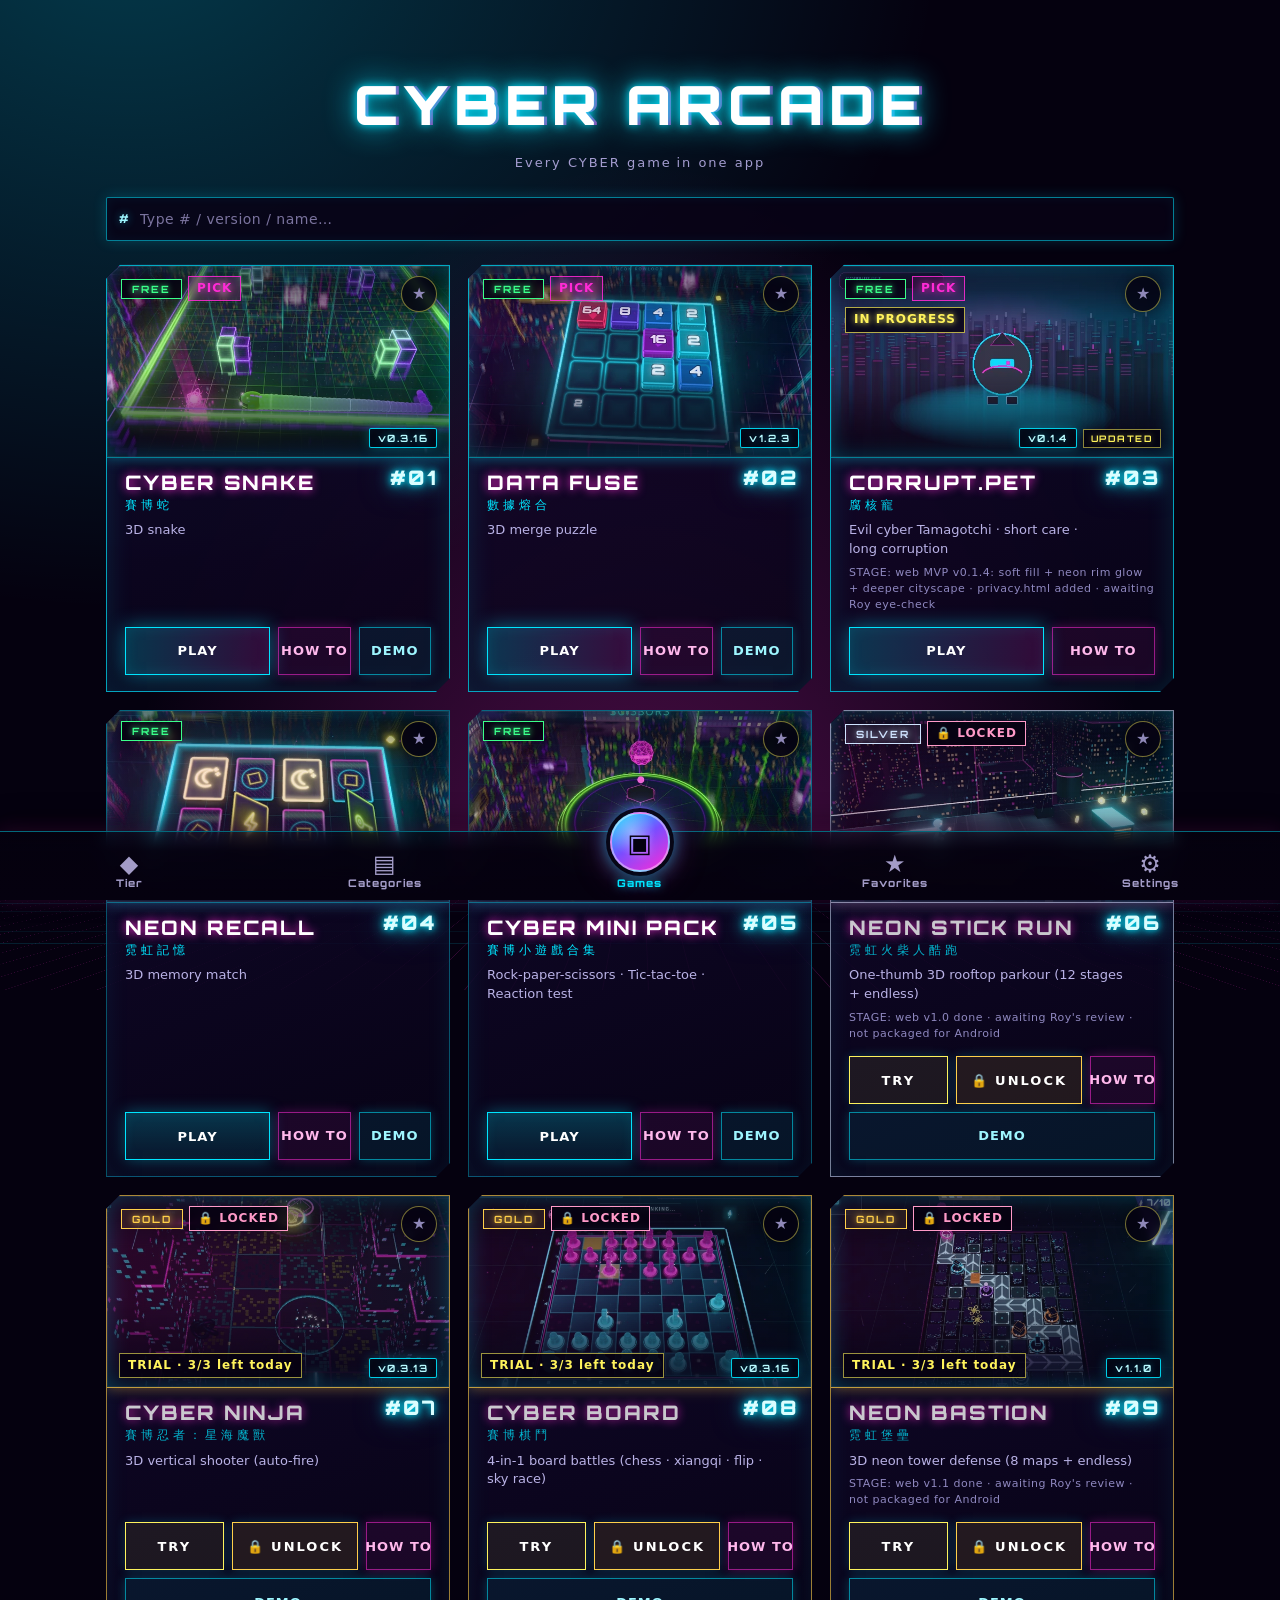
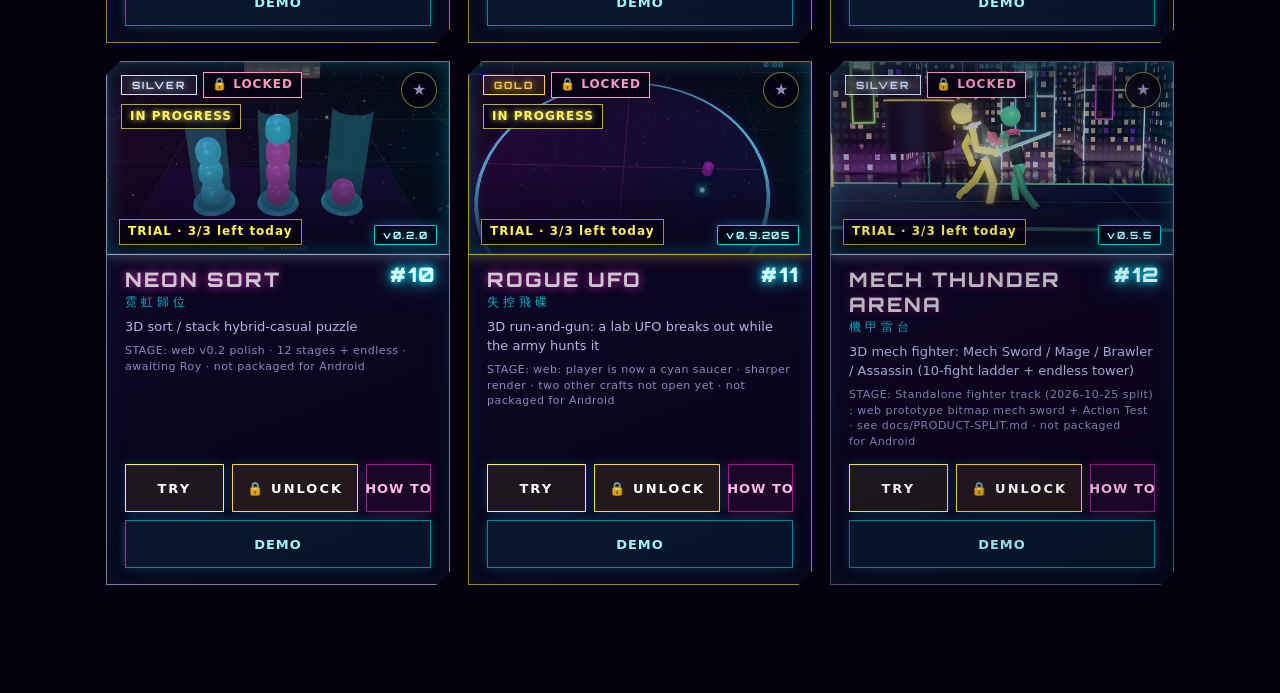
==== commit 93245f08: "加 hub privacy.html，設定頁加入私隱政策連結" ====
--- a/index.html
+++ b/index.html
@@ -9,7 +9,7 @@
 <meta name="theme-color" content="#05010f">
 <title data-i18n="doc.title">CYBER ARCADE</title>
 <link rel="icon" href="data:,">
-<link rel="stylesheet" href="css/hub.css?v=0.5.7">
+<link rel="stylesheet" href="css/hub.css?v=0.5.8">
 </head>
 <body>
 <header id="hub-header">
@@ -61,6 +61,7 @@
       <div class="set-label" data-i18n="settings.billing"></div>
       <button type="button" id="btn-restore-settings" class="set-btn" data-i18n="restore"></button>
       <p class="set-hint" data-i18n="settings.restoreHint"></p>
+      <a class="set-btn privacy-link" href="./privacy.html" data-i18n="about.privacy"></a>
     </div>
     <div class="set-block" id="settings-about">
       <div class="set-label" data-i18n="about.title"></div>
@@ -111,6 +112,6 @@
   <button data-dev="wipe" data-i18n="devWipe"></button>
   <button data-dev="reset" data-i18n="devReset"></button>
 </div>
-<script type="module" src="js/hub.js?v=0.5.6"></script>
+<script type="module" src="js/hub.js?v=0.5.8"></script>
 </body>
 </html>
--- a/css/hub.css
+++ b/css/hub.css
@@ -400,7 +400,8 @@
 
 /* pad page content so cards / footer clear the sticky tab bar + FAB */
 body {
-  padding-bottom: calc(84px + env(safe-area-inset-bottom));
+  /* 96px: tabbar 69px + 12px breathing room above the 60px Games FAB (A3) */
+  padding-bottom: calc(96px + env(safe-area-inset-bottom));
 }
 .hub-view.hidden { display: none !important; }
 #view-home main {
@@ -557,6 +558,7 @@
   box-shadow: 0 0 14px rgba(255,43,214,.3);
 }
 .set-btn:focus-visible { outline: 2px solid var(--c3); outline-offset: 2px; }
+.privacy-link { display: flex; align-items: center; justify-content: center; text-decoration: none; }
 .set-tier { margin: 0; font: 900 18px 'Orbitron', var(--zh); color: #fff; letter-spacing: 2px; }
 .muted-tier .set-tier { color: var(--silver); }
 
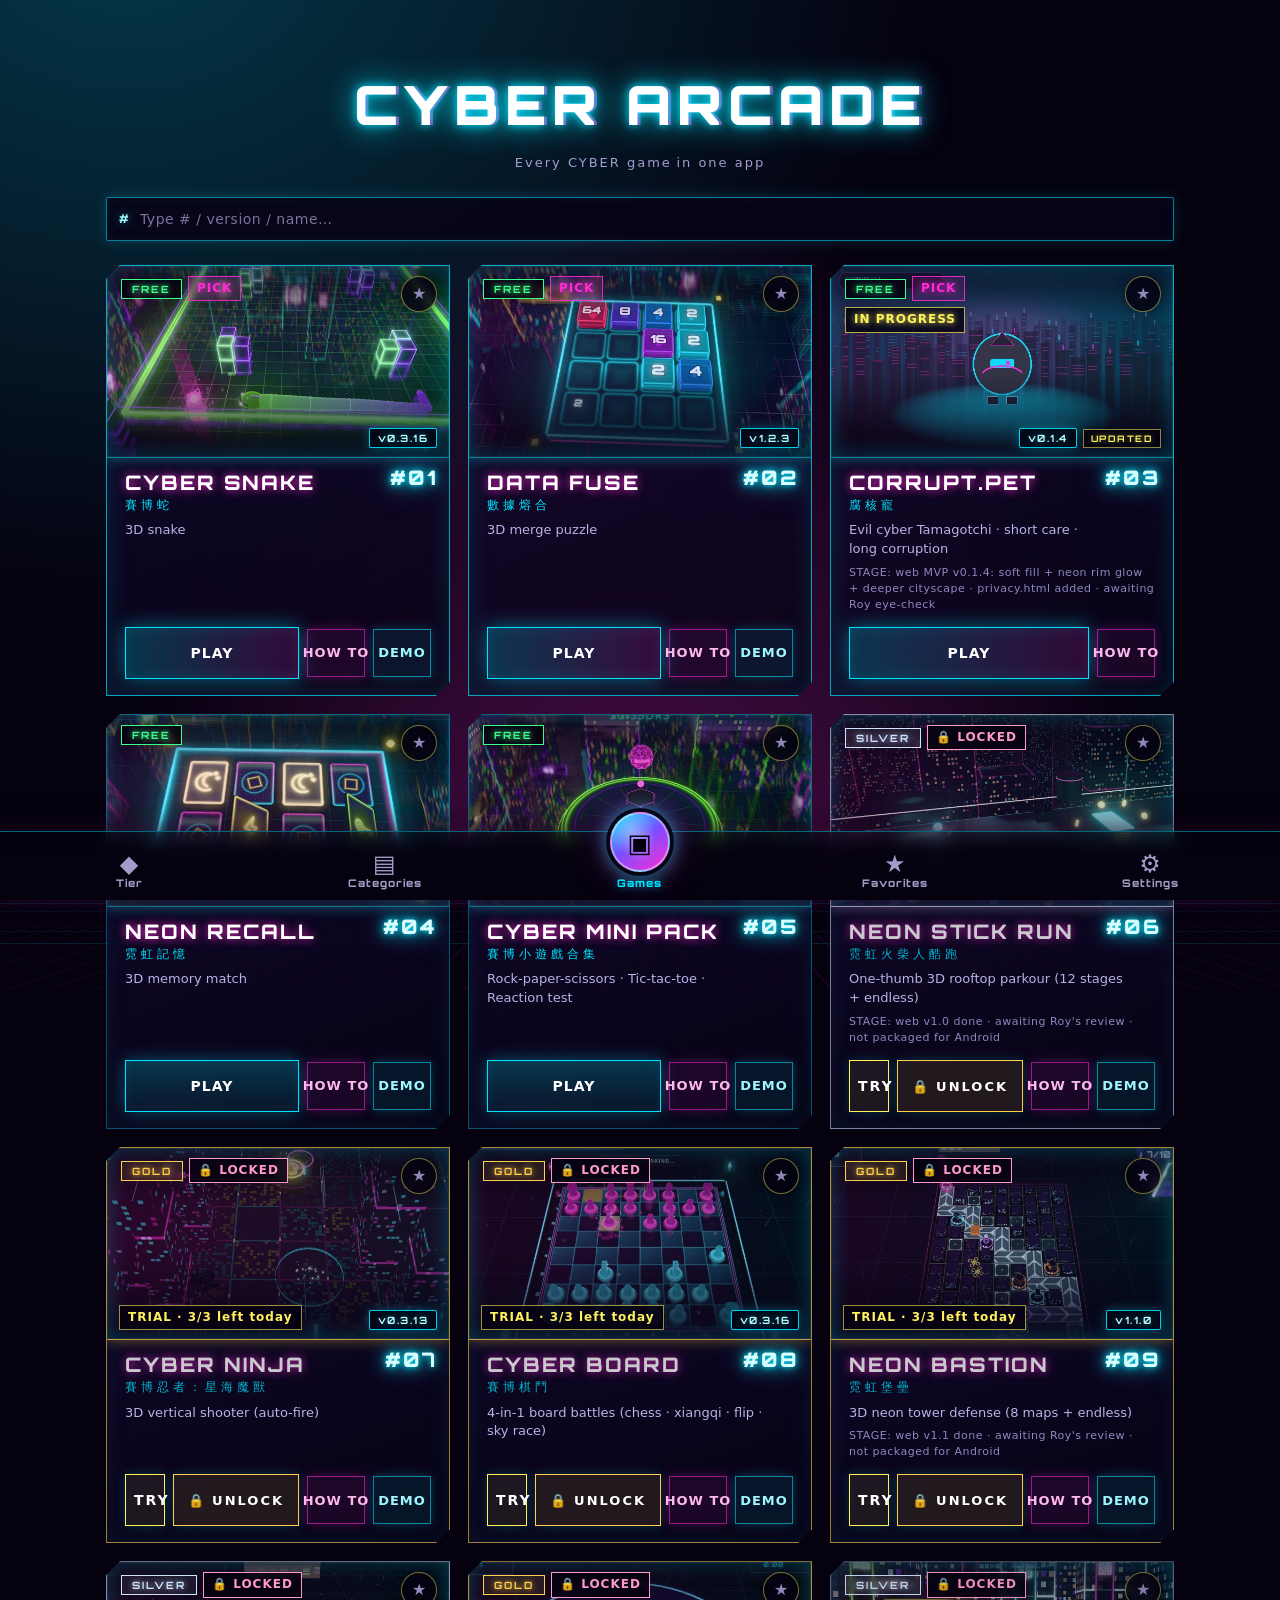
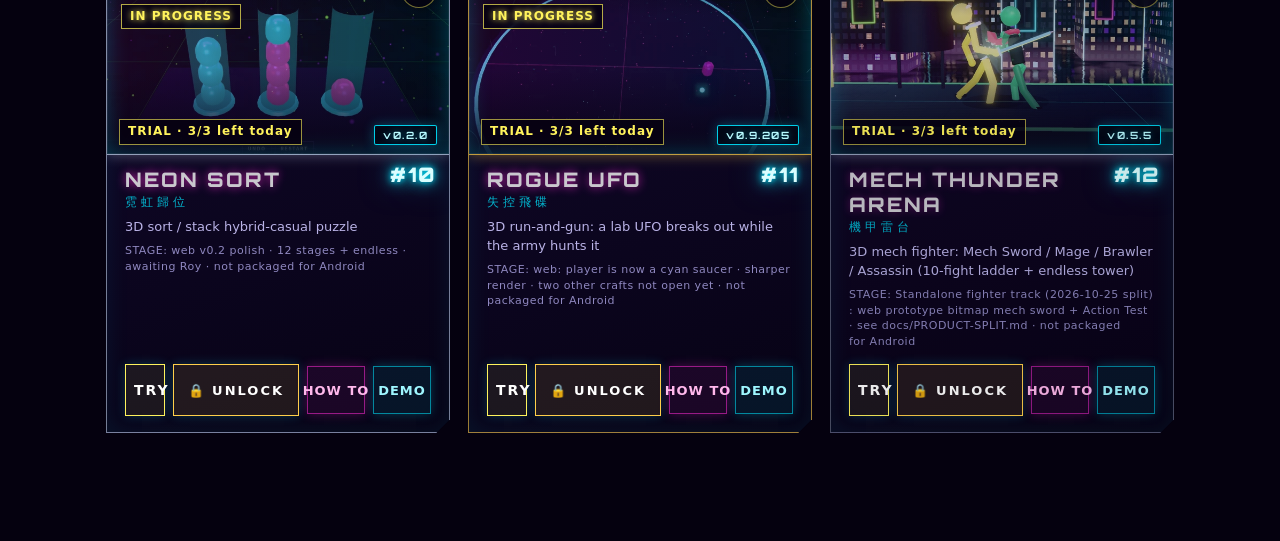
==== commit ab899164: "主頁卡片：開始掣加大加闊，教學／示範收窄" ====
--- a/index.html
+++ b/index.html
@@ -9,7 +9,7 @@
 <meta name="theme-color" content="#05010f">
 <title data-i18n="doc.title">CYBER ARCADE</title>
 <link rel="icon" href="data:,">
-<link rel="stylesheet" href="css/hub.css?v=0.5.8">
+<link rel="stylesheet" href="css/hub.css?v=0.5.10">
 </head>
 <body>
 <header id="hub-header">
--- a/css/hub.css
+++ b/css/hub.css
@@ -276,9 +276,10 @@
   .card .body .links-pri { padding-top: 10px; }
   .name { font-size: 22px; }
   .links, .links-pri { gap: 6px; margin-top: 10px; }
-  .links-pri .play-main, .links-pri .try, .links-pri .unl { min-height: 46px; }
-  .links-pri .howto, .links-pri .demo { min-height: 46px; padding: 10px 8px; font-size: 13px; }
-  .card.featured .links-pri .play-main { min-height: 46px; }
+  .links-pri .play-main, .links-pri .try { min-height: 52px; }
+  .links-pri .unl { min-height: 46px; }
+  .links-pri .howto, .links-pri .demo { min-height: 46px; padding: 10px 4px; font-size: 13px; }
+  .card.featured .links-pri .play-main { min-height: 52px; }
   .web-note { margin-top: 6px; padding: 0 14px; }
   footer { padding-top: 8px; }
 }
@@ -613,23 +614,23 @@
   margin-top: auto; padding-top: 14px;
 }
 .links-pri .play-main {
-  flex: 1.6 1 auto;
-  min-width: min(100%, 110px);
-  min-height: 48px;
-  font-size: 13px; letter-spacing: 1px;
+  flex: 3 1 0;
+  min-width: 0;
+  min-height: 52px;
+  font-size: 14px; letter-spacing: 1px;
   border-color: var(--c1);
   background: linear-gradient(180deg, rgba(0,229,255,.22), rgba(0,229,255,.08));
   box-shadow: 0 0 16px rgba(0,229,255,.35), inset 0 0 12px rgba(0,229,255,.08);
 }
-.links-pri .try { flex: 1 1 auto; min-height: 48px; }
-.links-pri .unl { flex: 0 0 auto; min-height: 48px; padding: 10px 14px; }
+.links-pri .try { flex: 3 1 0; min-width: 0; min-height: 52px; font-size: 14px; }
+.links-pri .unl { flex: 0 0 auto; min-height: 52px; padding: 10px 14px; }
 /* Secondary: 教學／示範 share compact chrome; accent color may differ */
 .links.links-pri > .howto,
 .links.links-pri > .demo {
-  flex: 1 1 0;
-  min-width: 64px;
+  flex: 0 0 58px;
+  min-width: 58px;
   min-height: 48px;
-  padding: 10px 8px;
+  padding: 10px 6px;
   font-size: 13px;
   font-weight: 700;
   letter-spacing: 1px;
@@ -656,7 +657,7 @@
   box-shadow: 0 0 10px rgba(0,229,255,.25);
 }
 .card.featured .links-pri .play-main {
-  min-height: 48px;
+  min-height: 52px;
   box-shadow: 0 0 20px rgba(0,229,255,.45), inset 0 0 14px rgba(0,229,255,.1);
 }
 .howto-list {
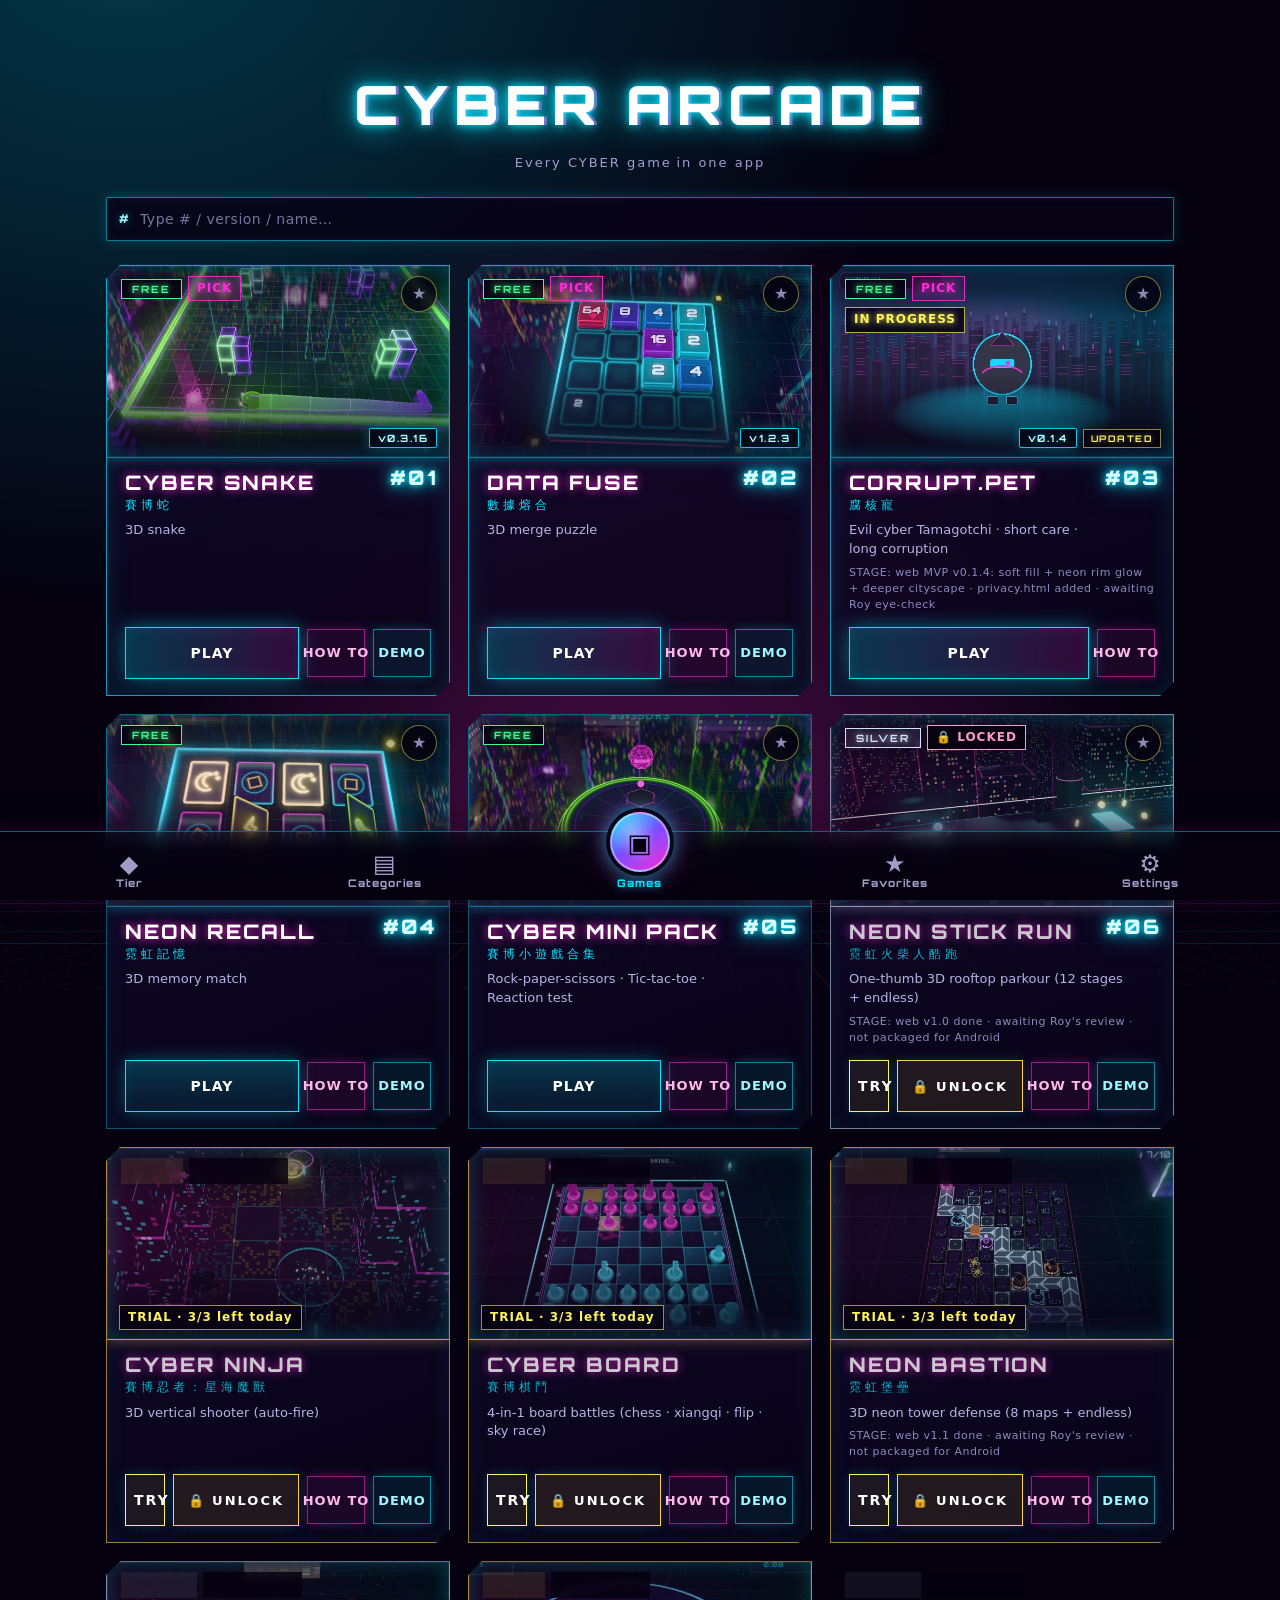
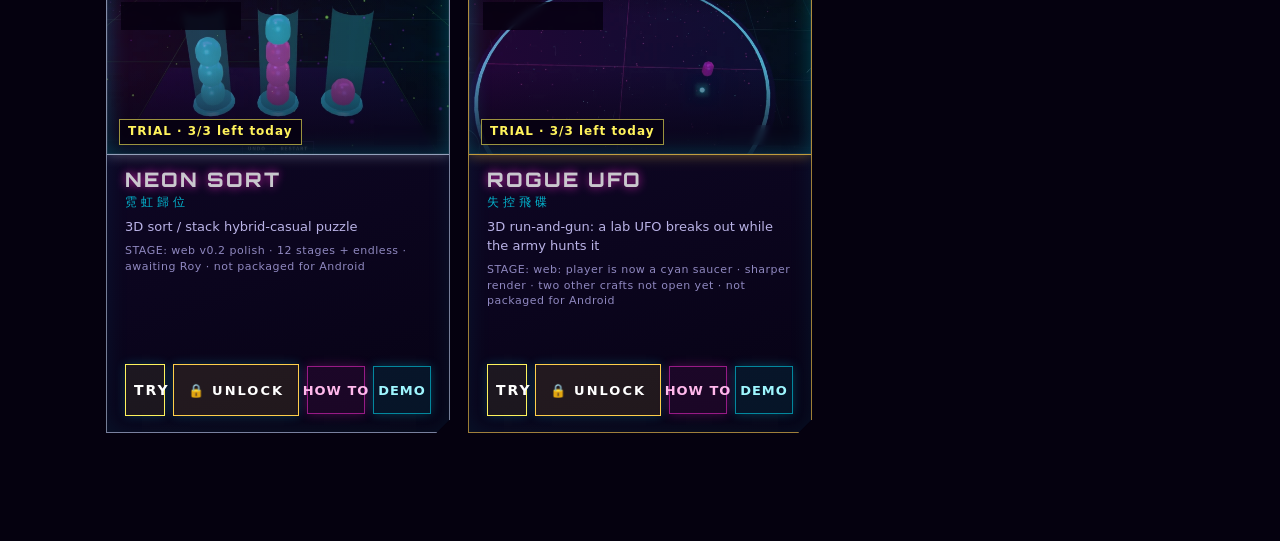
==== commit f88deba4: "大廳進入遊戲統一用 Loading 過場（兩個圓環＋Loading...）" ====
--- a/index.html
+++ b/index.html
@@ -112,6 +112,6 @@
   <button data-dev="wipe" data-i18n="devWipe"></button>
   <button data-dev="reset" data-i18n="devReset"></button>
 </div>
-<script type="module" src="js/hub.js?v=0.5.8"></script>
+<script type="module" src="js/hub.js?v=0.5.9"></script>
 </body>
 </html>
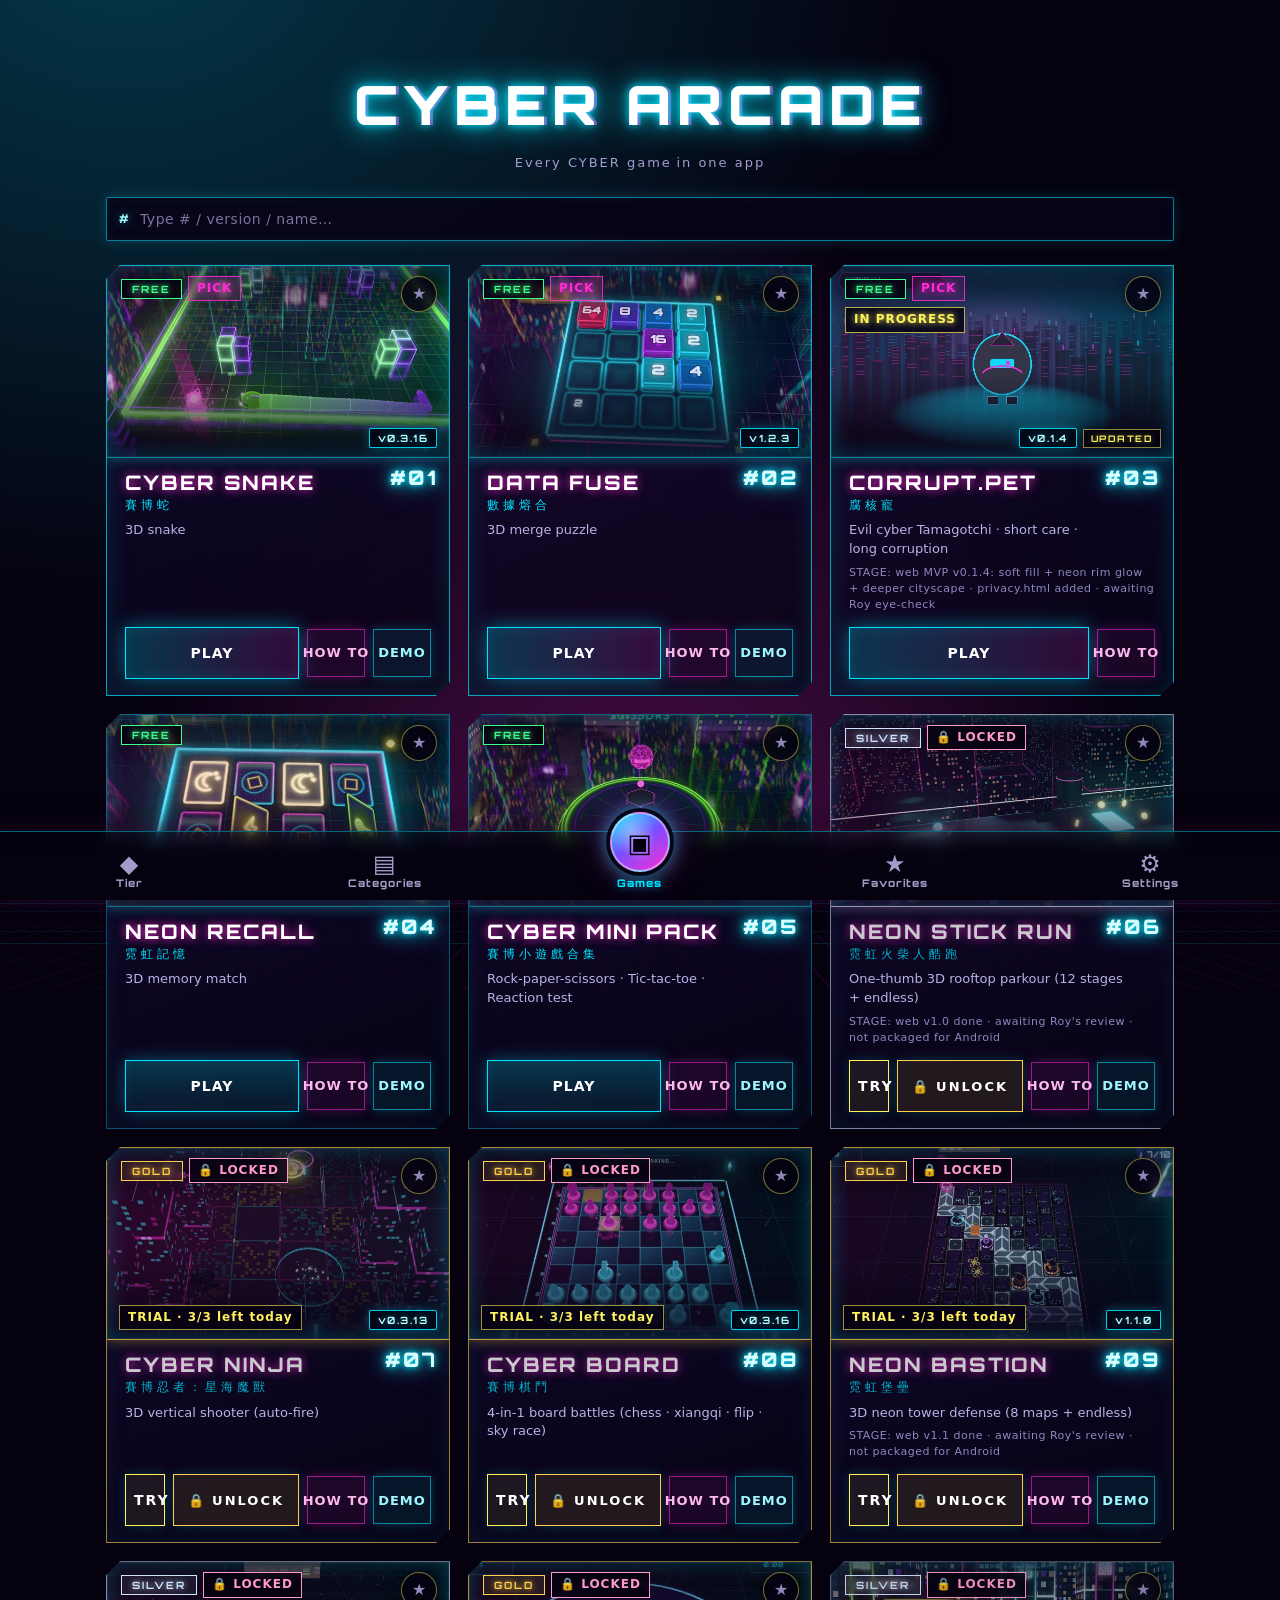
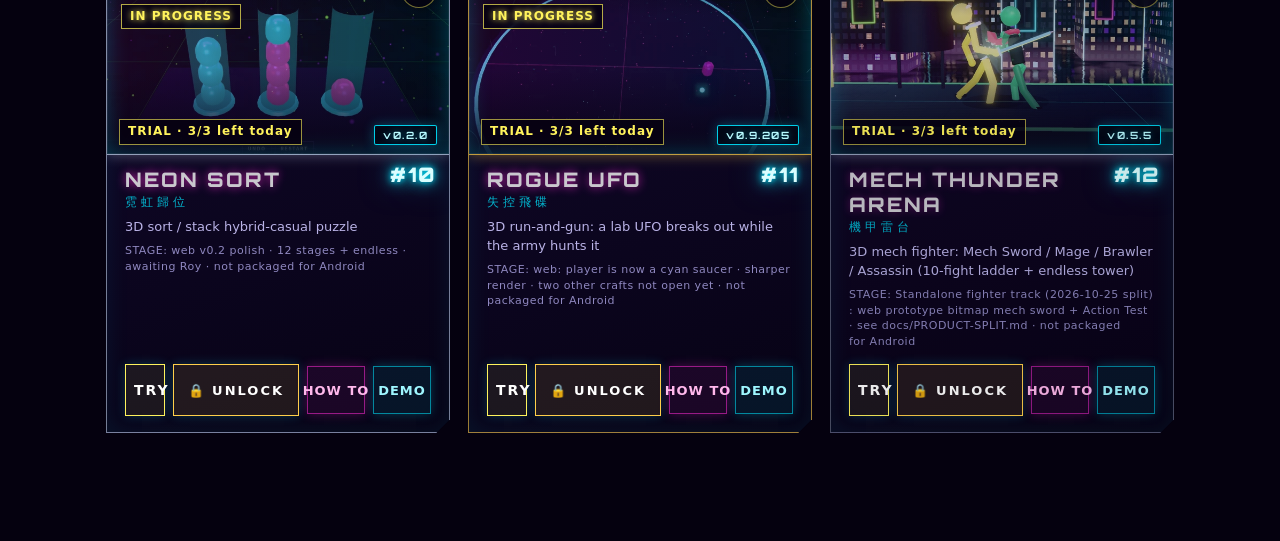
==== commit 2cd5fce3: "大廳 Loading 保持到入 game，唔再彈返主頁" ====
--- a/index.html
+++ b/index.html
@@ -112,6 +112,6 @@
   <button data-dev="wipe" data-i18n="devWipe"></button>
   <button data-dev="reset" data-i18n="devReset"></button>
 </div>
-<script type="module" src="js/hub.js?v=0.5.9"></script>
+<script type="module" src="js/hub.js?v=0.5.10"></script>
 </body>
 </html>
